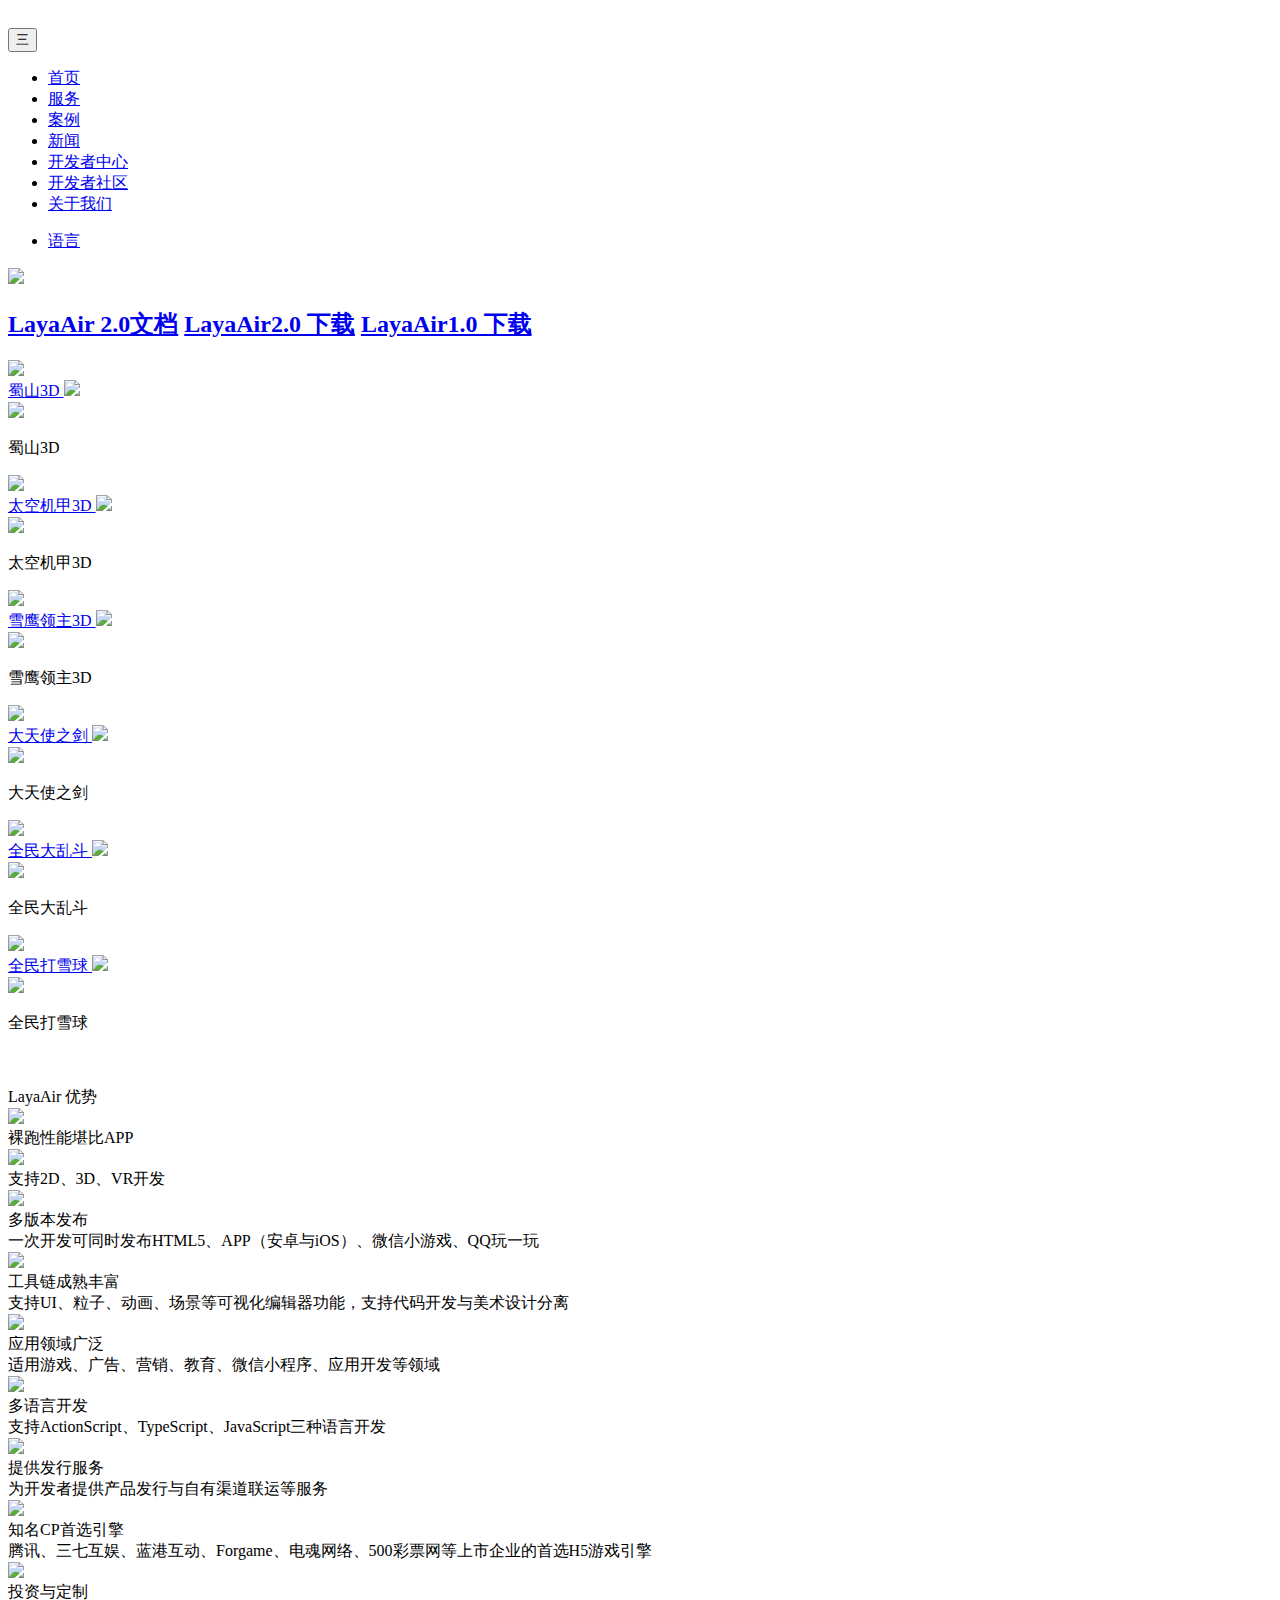
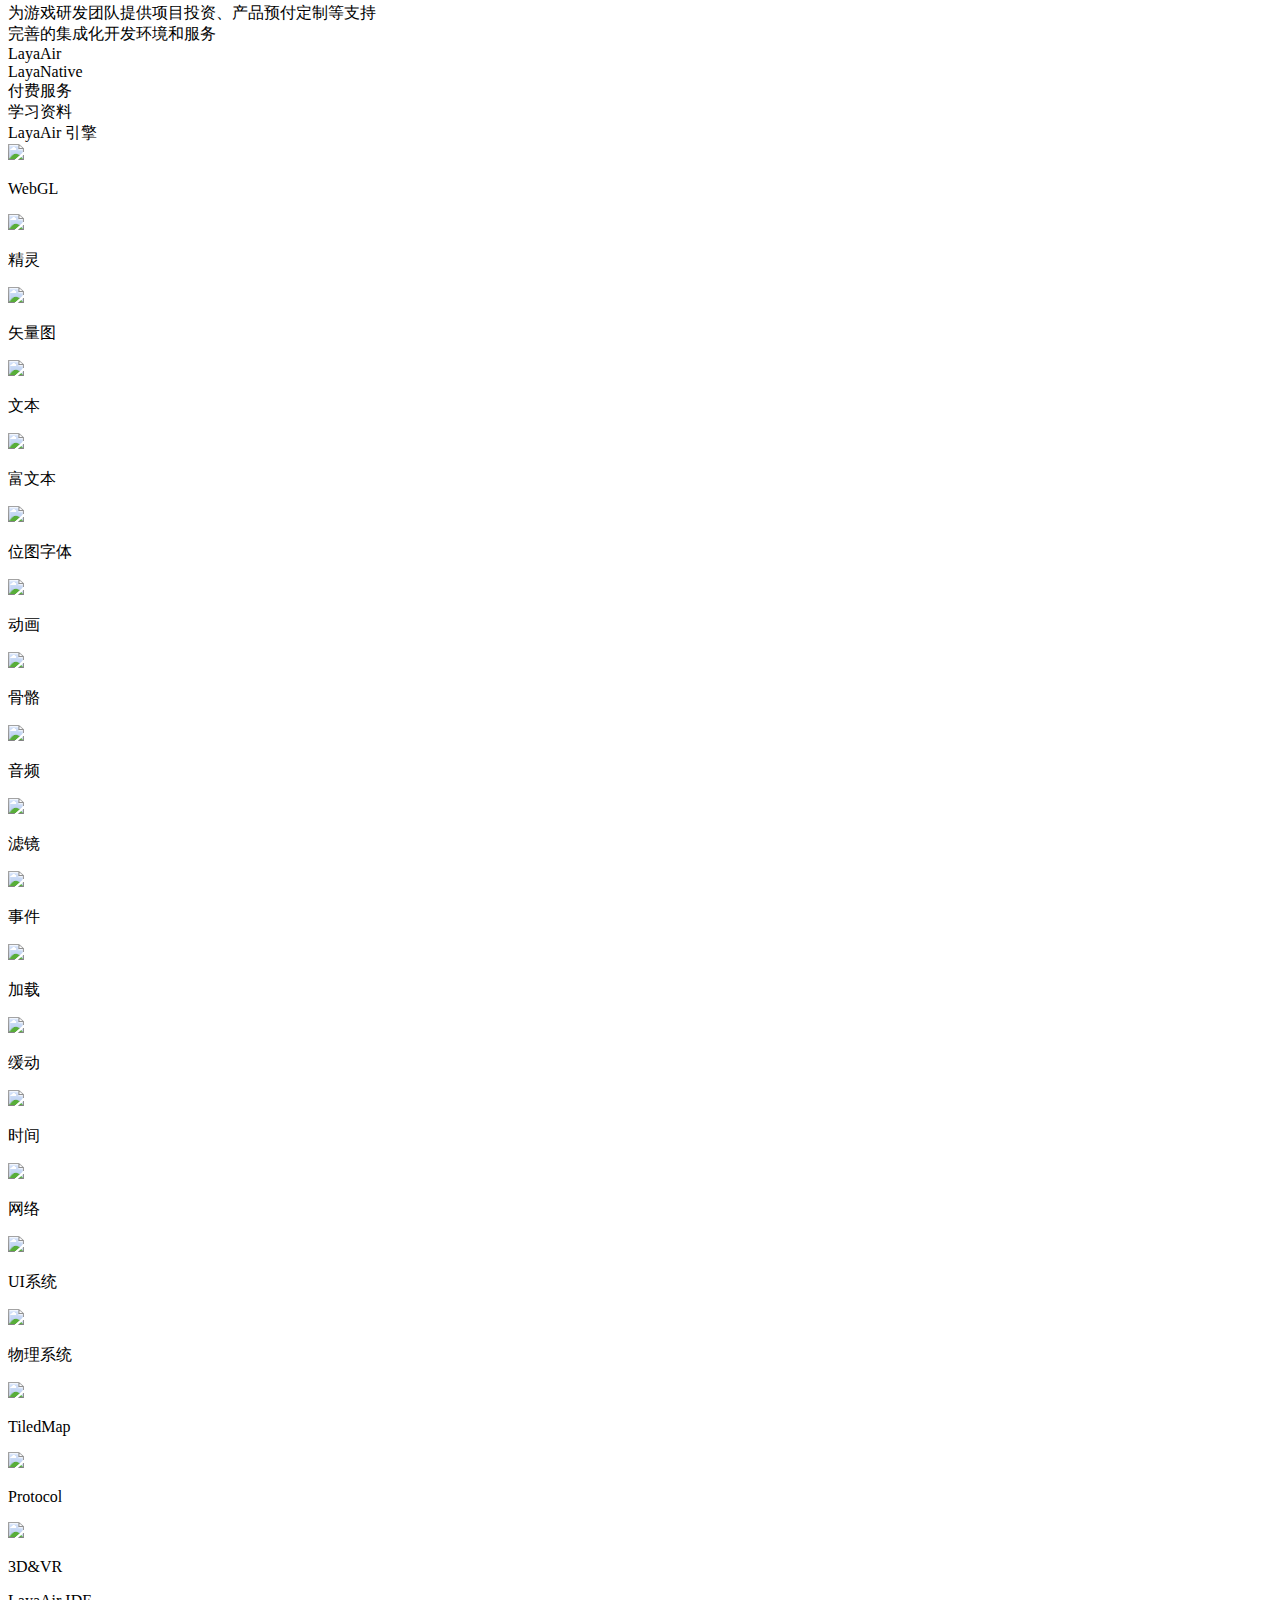
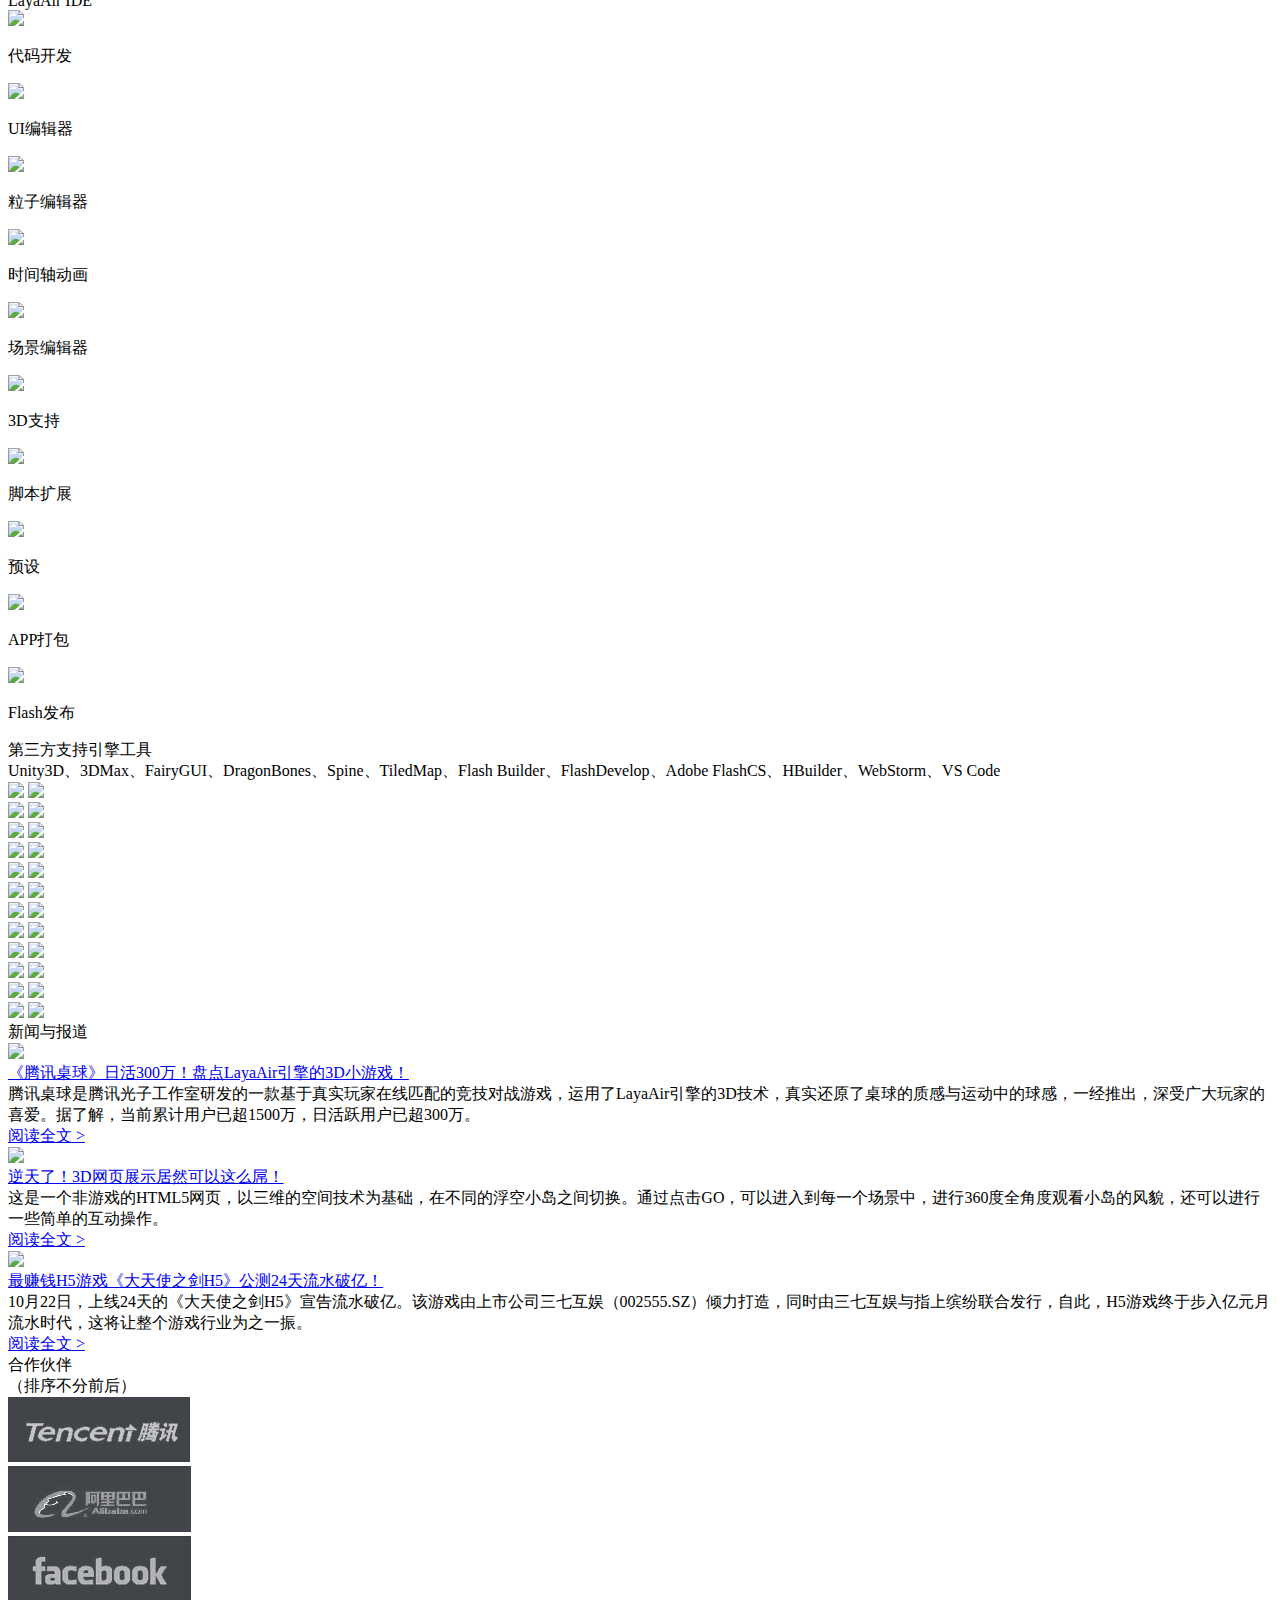
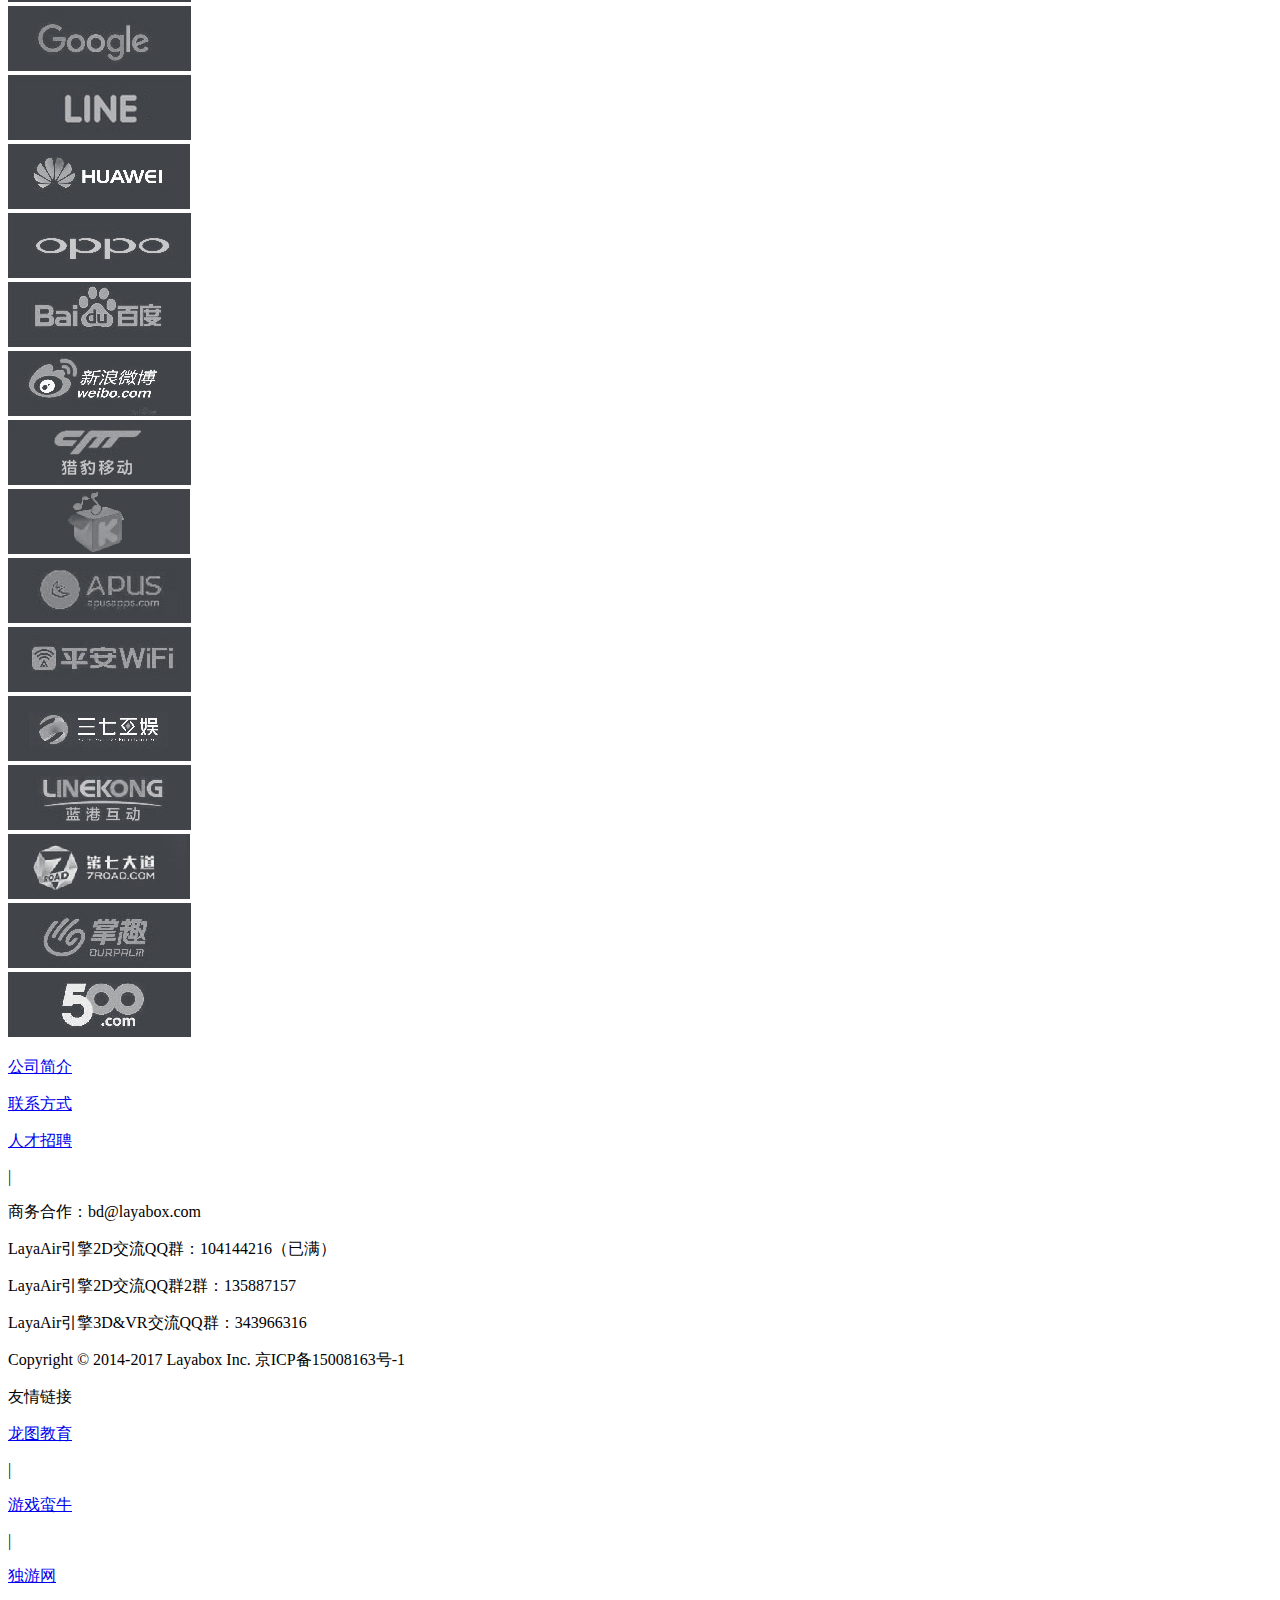
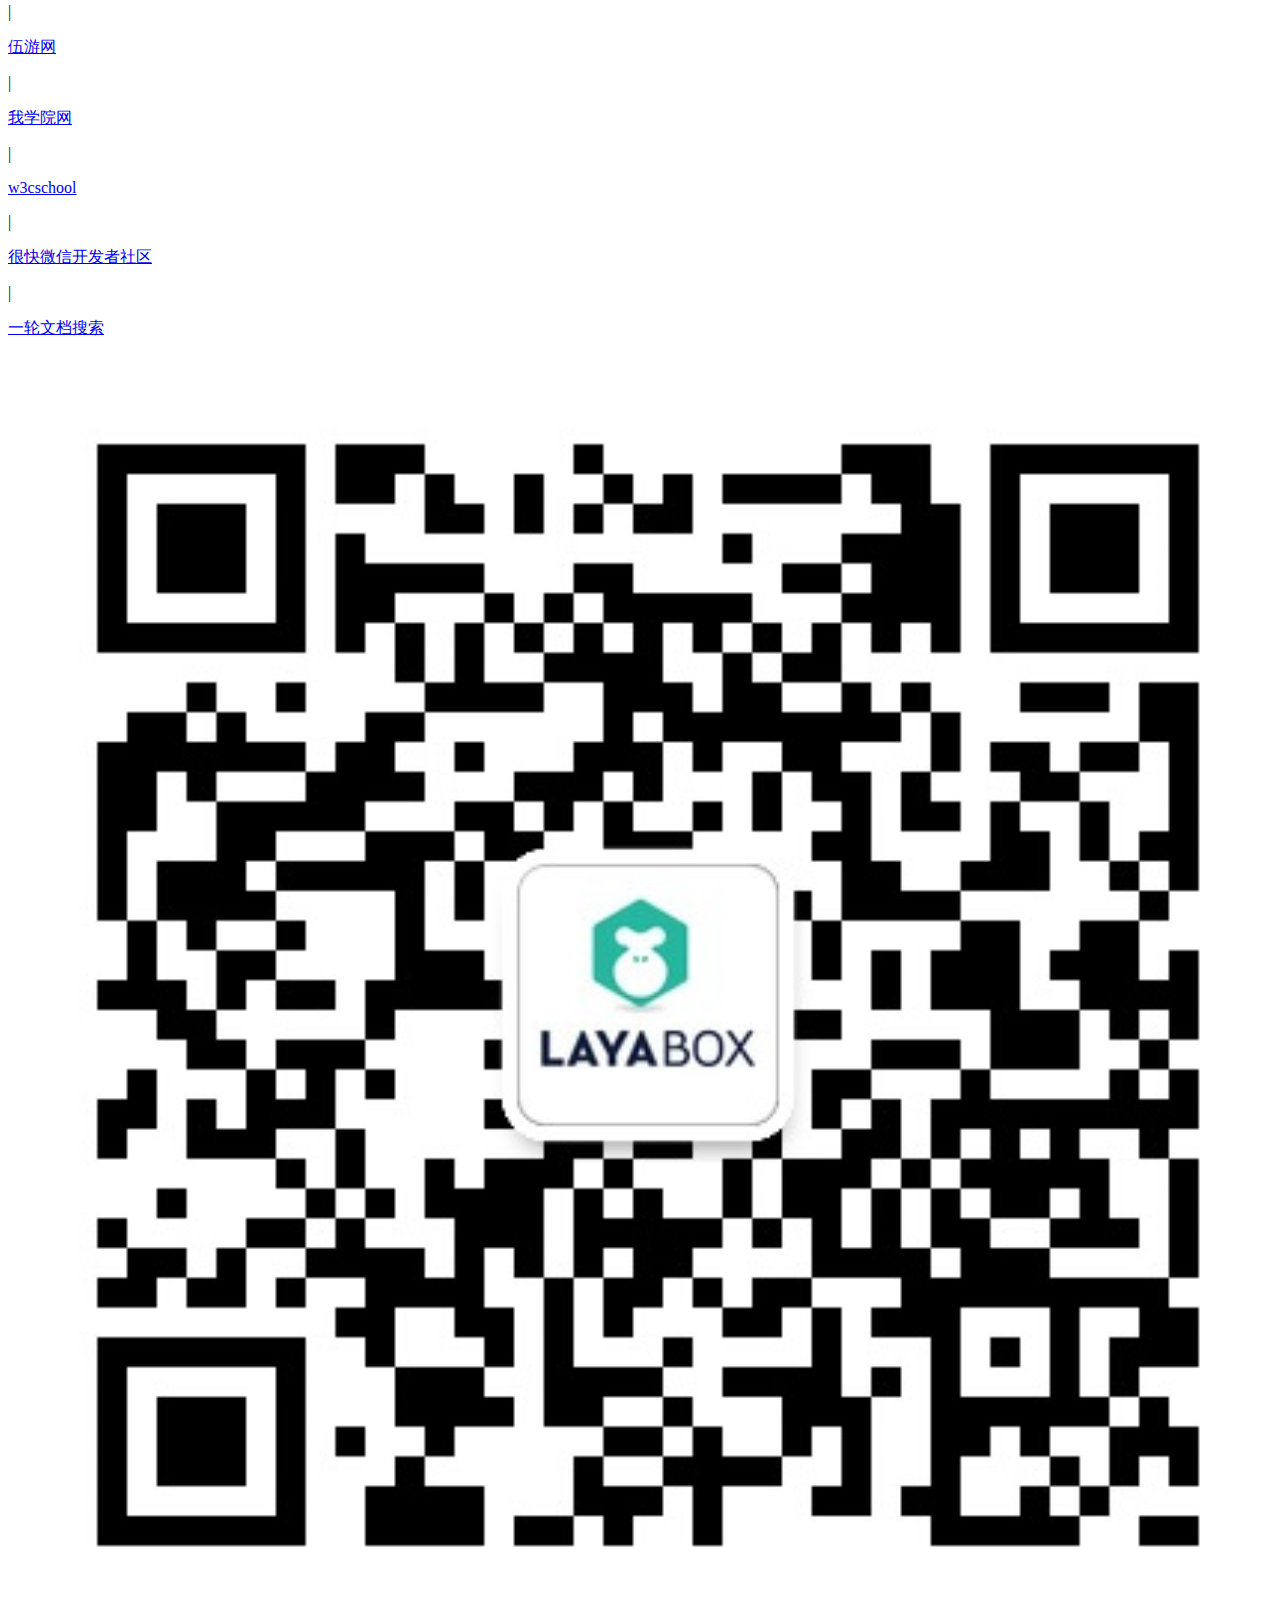
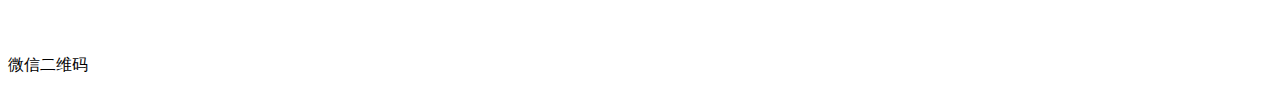
==== index.html @ fabf39e0 "首页的第二次上传" ====
<!DOCTYPE html>
<html lang="en">
<head>
	<meta charset="UTF-8">
	<meta name="viewport" content="width=device-width,initial-scale=1,minimum-scale=1,maximum-scale=1,user-scalable=no">
	<title>HTML5游戏引擎Laybox官方网站 | 免费开源 | H5引擎 | 追求极致性能 | 3D VR | AS3 JavaScript TypeScript语言 | LayaAir | LayaFlash | LayaPlayer</title>
	<link rel="shortcut icon" href="img/zjh_favicon.ico"/>
	<link rel="stylesheet" type="text/css" href="css/bootstrap.css">
	<link rel="stylesheet" type="text/css" href="css/bootstrap-theme.css">
	<link rel="stylesheet" type="text/css" href="css/animate.min.css">
	<link rel="stylesheet" type="text/css" href="css/laya.css">
	<link rel="stylesheet" type="text/css" href="css/indexs.css">
	<script type="text/javascript" src="js/jquery.js"></script>
	<script type="text/javascript" src="js/bootstrap.js"></script>
	
</head>
<body>
	<!-- 头部 -->
	<nav id="laya_nav">
		<div class="container">
			<div class="navbar_header">
				<!-- 按钮 -->
				<button class="navbar_toggle">三</button>
				<!-- 图片 -->
				<a href="#" class="navbar_bad">
					<img src="img/LAYABOX_Logo.png">
				</a>
			</div>
			<ul class="nav_u">
				<li><a href="index.html">首页</a></li>
				<li><a href="index.html">服务</a></li>
				<li><a href="index.html">案例</a></li>
				<li><a href="index.html">新闻</a></li>
				<li><a href="index.html">开发者中心</a></li>
				<li><a href="index.html">开发者社区</a></li>
				<li><a href="index.html">关于我们</a></li>
			</ul>
			<ul class="nav_u nav_right">
				<li><a href="index.html">语言</a></li>
			</ul>
		</div>
	</nav>
	<!-- 背景 -->
	<div class="backgroundIMG"></div>
	<!-- 内容一 -->
	<section id="laya_content">
		<div class="laya_test">
			<div class="laya_test_main">
				<img src="img/zjh_fire.png">
				<h2>
					<a href="#" title="LayaAir 2.0文档">LayaAir 2.0文档</a>
					<a href="#" title="LayaAir2.0 下载">LayaAir2.0 下载</a>
					<a href="#" title="LayaAir1.0 下载">LayaAir1.0 下载</a>
				</h2>
			</div>
		</div>
		<section class="caseDiv">
			<div class="container-fluid">
				<div class="col-lg-4 col-md-4 col-sm-4 col-xs-6 case wow fadeInRight animated" style="visibility: visible;animation-delay: 100ms;animation-name: fadeInRight;" id="one">
					<div class="case-img">
						<a href="#" target="_blank">
	                        <div class="caseBlack" style="top: -100%;" id="one1">
	                            <img src="img/zjh_qr_7.jpg">
	                            <div class="caseTitle">
	                                蜀山3D
	                                <img class="nav_right" src="img/zjh_nav_right.png">
	                            </div> 
	                        </div>
                    	</a>
                    	<img src="img/zjh_img_10.jpg">
					</div>
					<p class="case-name">蜀山3D</p>
				</div>
				<div class="col-lg-4 col-md-4 col-sm-4 col-xs-6 case wow fadeInRight animated" style="visibility: visible;animation-delay: 150ms;animation-name: fadeInRight;" id="two">
					<div class="case-img">
						<a href="#" target="_blank">
	                        <div class="caseBlack" style="top: -100%;" id="two1">
	                            <img src="img/zjh_qr_11.jpg">
	                            <div class="caseTitle">
	                                太空机甲3D
	                                <img class="nav_right" src="img/zjh_nav_right.png">
	                            </div> 
	                        </div>
                    	</a>
                    	<img src="img/zjh_img_11.jpg">
					</div>
					<p class="case-name">太空机甲3D</p>
				</div>
				<div class="col-lg-4 col-md-4 col-sm-4 col-xs-6 case wow fadeInRight animated" style="visibility: visible;animation-delay: 200ms;animation-name: fadeInRight;" id="three">
					<div class="case-img">
						<a href="#" target="_blank">
	                        <div class="caseBlack" style="top: -100%;" id="three1">
	                            <img src="img/zjh_qr_6.png	">
	                            <div class="caseTitle">
	                                雪鹰领主3D
	                                <img class="nav_right" src="img/zjh_nav_right.png">
	                            </div> 
	                        </div>
                    	</a>
                    	<img src="img/zjh_img_12.jpg">
					</div>
					<p class="case-name">雪鹰领主3D</p>
				</div>
				<div class="col-lg-4 col-md-4 col-sm-4 col-xs-6 case wow fadeInRight animated" style="visibility: visible;animation-delay: 250ms;animation-name: fadeInRight;" id="four">
					<div class="case-img">
						<a href="#" target="_blank">
	                        <div class="caseBlack" style="top: -100%;" id="four1">
	                            <img src="img/zjh_qr_9.png">
	                            <div class="caseTitle">
	                                大天使之剑
	                                <img class="nav_right" src="img/zjh_nav_right.png">
	                            </div> 
	                        </div>
                    	</a>
                    	<img src="img/zjh_img_13.jpg">
					</div>
					<p class="case-name">大天使之剑</p>
				</div>
				<div class="col-lg-4 col-md-4 col-sm-4 col-xs-6 case wow fadeInRight animated" style="visibility: visible;animation-delay: 300ms;animation-name: fadeInRight;" id="five">
					<div class="case-img">
						<a href="#" target="_blank">
	                        <div class="caseBlack" style="top: -100%;" id="five1">
	                            <img src="img/zjh_qr_8.png">
	                            <div class="caseTitle">
	                                全民大乱斗
	                                <img class="nav_right" src="img/zjh_nav_right.png">
	                            </div> 
	                        </div>
                    	</a>
                    	<img src="img/zjh_img_14.jpg">
					</div>
					<p class="case-name">全民大乱斗</p>
				</div>
				<div class="col-lg-4 col-md-4 col-sm-4 col-xs-6 case wow fadeInRight animated" style="visibility: visible;animation-delay: 350ms;animation-name: fadeInRight;" id="six">
					<div class="case-img">
						<a href="#" target="_blank">
	                        <div class="caseBlack" style="top: -100%;" id="six1">
	                            <img src="img/zjh_qr_16.jpg">
	                            <div class="caseTitle">
	                                全民打雪球
	                                <img class="nav_right" src="img/zjh_nav_right.png">
	                            </div> 
	                        </div>
                    	</a>
                    	<img src="img/zjh_img_15.jpg">
					</div>
					<p class="case-name">全民打雪球</p>
				</div>
			</div>
			<div class="case-Title">
	            <p>
	                <a href="#" target="_blank" style="color:white;">
	                    更多案例 &gt;</a>
	            </p>
	        </div>
		</section>
	</section>
	<!-- 内容二 -->
	<section class="advantage">
		<div class="container">
			<div class="advantageTitle">
                LayaAir 优势            
            </div>
            <div class="col-lg-4 col-md-4 col-sm-6 col-xs-12 wow fadeInRight animated" style="visibility: visible;animation-delay: 50ms;animation-name: fadeInRight">
            	<div class="advantageBox">
            		<div class="advantageIMG">
                        <img src="img/zjh_1.png">
                    </div>
                    <div class="advantageFont">
                        <div class="advantageFont2">
                            裸跑性能堪比APP                        
                        </div>
                    </div>
            	</div>
            </div>
            <div class="col-lg-4 col-md-4 col-sm-6 col-xs-12 wow fadeInRight  animated" style="visibility: visible; animation-delay: 100ms; animation-name: fadeInRight;">
                <div class="advantageBox">
                    <div class="advantageIMG">
                        <img src="img/zjh_2.png">
                    </div>
                    <div class="advantageFont">
                        <div class="advantageFont2">
                            支持2D、3D、VR开发                        
                        </div>
                    </div>
                </div>
            </div>
            <div class="col-lg-4 col-md-4 col-sm-6 col-xs-12 wow fadeInRight  animated" style="visibility: visible; animation-delay: 150ms; animation-name: fadeInRight;">
                <div class="advantageBox">
                    <div class="advantageIMG">
                        <img src="img/zjh_3.png">
                    </div>
                    <div class="advantageFont">
                        <div class="advantageFont0">
                            多版本发布                        
                        </div>
                        <div class="advantageFont1">
                            一次开发可同时发布HTML5、APP（安卓与iOS）、微信小游戏、QQ玩一玩                        
                        </div>
                    </div>
                </div>
            </div>
            <div class="col-lg-4 col-md-4 col-sm-6 col-xs-12 wow fadeInRight  animated" style="visibility: visible; animation-delay: 200ms; animation-name: fadeInRight;">
                <div class="advantageBox">
                    <div class="advantageIMG">
                        <img src="img/zjh_4.png">
                    </div>
                    <div class="advantageFont">
                        <div class="advantageFont0">
                            工具链成熟丰富                        
                        </div>
                        <div class="advantageFont1">
                            支持UI、粒子、动画、场景等可视化编辑器功能，支持代码开发与美术设计分离                        
                        </div>
                    </div>
                </div>
            </div>
            <div class="col-lg-4 col-md-4 col-sm-6 col-xs-12 wow fadeInRight  animated" style="visibility: visible; animation-delay: 250ms; animation-name: fadeInRight;">
                <div class="advantageBox">
                    <div class="advantageIMG">
                        <img src="img/zjh_5.png">
                    </div>
                    <div class="advantageFont">
                        <div class="advantageFont0">
                            应用领域广泛                        
                        </div>
                        <div class="advantageFont1">
                            适用游戏、广告、营销、教育、微信小程序、应用开发等领域                        
                        </div>
                    </div>
                </div>
            </div>
            <div class="col-lg-4 col-md-4 col-sm-6 col-xs-12 wow fadeInRight  animated" style="visibility: visible; animation-delay: 300ms; animation-name: fadeInRight;">
                <div class="advantageBox">
                    <div class="advantageIMG">
                        <img src="img/zjh_6.png">
                    </div>
                    <div class="advantageFont">
                        <div class="advantageFont0">
                            多语言开发                        
                        </div>
                        <div class="advantageFont1">
                            支持ActionScript、TypeScript、JavaScript三种语言开发                        
                        </div>
                    </div>
                </div>
            </div>
            <div class="col-lg-4 col-md-4 col-sm-6 col-xs-12 wow fadeInRight  animated" style="visibility: visible; animation-delay: 350ms; animation-name: fadeInRight;">
                <div class="advantageBox">
                    <div class="advantageIMG">
                        <img src="img/zjh_7.png">
                    </div>
                    <div class="advantageFont">
                        <div class="advantageFont0">
                            提供发行服务                        
                        </div>
                        <div class="advantageFont1">
                            为开发者提供产品发行与自有渠道联运等服务                        
                        </div>
                    </div>
                </div>
            </div>
            <div class="col-lg-4 col-md-4 col-sm-6 col-xs-12 wow fadeInRight  animated" style="visibility: visible; animation-delay: 400ms; animation-name: fadeInRight;">
                <div class="advantageBox">
                    <div class="advantageIMG">
                        <img src="img/zjh_8.png">
                    </div>
                    <div class="advantageFont">
                        <div class="advantageFont0">
                            知名CP首选引擎                        
                        </div>
                        <div class="advantageFont1">
                            腾讯、三七互娱、蓝港互动、Forgame、电魂网络、500彩票网等上市企业的首选H5游戏引擎                        
                        </div>
                    </div>
                </div>
            </div>
            <div class="col-lg-4 col-md-4 col-sm-6 col-xs-12 wow fadeInRight  animated" style="visibility: visible; animation-delay: 450ms; animation-name: fadeInRight;">
                <div class="advantageBox">
                    <div class="advantageIMG">
                        <img src="img/zjh_9.png">
                    </div>
                    <div class="advantageFont">
                        <div class="advantageFont0">
                            投资与定制                        
                        </div>
                        <div class="advantageFont1">
                            为游戏研发团队提供项目投资、产品预付定制等支持                        
                        </div>
                    </div>
                </div>
            </div>
		</div>
	</section>
	<!-- 内容三 -->
	<section class="service">
		<div class="serviceTitle">
            完善的集成化开发环境和服务        
        </div>
        <div class="serviceClass">
            <div class="col-lg-3 col-md-3 col-sm-3 col-xs-6">
                <div name="LayaAir" class="ClassBox" id="box1">
                    LayaAir                
                </div>
            </div>
            <div class="col-lg-3 col-md-3 col-sm-3 col-xs-6">
                <div name="LayaNative" class="ClassBox" id="box2">
                    LayaNative                
                </div>
            </div>
            <div class="col-lg-3 col-md-3 col-sm-3 col-xs-6">
                <div name="PayServices" class="ClassBox" id="box3">
                    付费服务                
                </div>
            </div>
            <div class="col-lg-3 col-md-3 col-sm-3 col-xs-6">
                <div name="LearningMaterials" class="ClassBox" id="box4">
                    学习资料                
                </div>
            </div>
        </div>
        <div class="classBox1 classBoxScroll" style="display: block;">
            <div class="container">
                <div class="classBox1-title">
                    <div>LayaAir 引擎</div>
                </div>
                <div class="imgBox">
                    <div class="layaairBox">
                        <img src="img/1.png">
                        <p>
                            WebGL                        </p>
                    </div>
                    <div class="layaairBox">
                        <img src="img/2.png">
                        <p>
                            精灵                        </p>
                    </div>
                    <div class="layaairBox">
                        <img src="img/3.png">
                        <p>
                            矢量图                        </p>
                    </div>
                    <div class="layaairBox">
                        <img src="img/4.png">
                        <p>
                            文本                        </p>
                    </div>
                    <div class="layaairBox">
                        <img src="img/5.png">
                        <p>
                            富文本                        </p>
                    </div>
                    <div class="layaairBox">
                        <img src="img/6.png">
                        <p>
                            位图字体                        </p>
                    </div>
                    <div class="layaairBox">
                        <img src="img/7.png">
                        <p>
                            动画                        </p>
                    </div>
                    <div class="layaairBox">
                        <img src="img/8.png">
                        <p>
                            骨骼                        </p>
                    </div>
                    <div class="layaairBox">
                        <img src="img/9.png">
                        <p>
                            音频                        </p>
                    </div>
                    <div class="layaairBox">
                        <img src="img/10.png">
                        <p>
                            滤镜                        </p>
                    </div>
                    <div class="layaairBox">
                        <img src="img/11.png">
                        <p>
                            事件                        </p>
                    </div>
                    <div class="layaairBox">
                        <img src="img/12.png">
                        <p>
                            加载                        </p>
                    </div>
                    <div class="layaairBox">
                        <img src="img/13.png">
                        <p>
                            缓动                        </p>
                    </div>
                    <div class="layaairBox">
                        <img src="img/14.png">
                        <p>
                            时间                        </p>
                    </div>
                    <div class="layaairBox">
                        <img src="img/15.png">
                        <p>
                            网络                        </p>
                    </div>
                    <div class="layaairBox">
                        <img src="img/16.png">
                        <p>
                            UI系统                        </p>
                    </div>
                    <div class="layaairBox">
                        <img src="img/17.png">
                        <p>
                            物理系统                        </p>
                    </div>
                    <div class="layaairBox">
                        <img src="img/18.png">
                        <p>
                            TiledMap                        </p>
                    </div>
                    <div class="layaairBox">
                        <img src="img/19.png">
                        <p>
                            Protocol                        </p>
                    </div>
                    <div class="layaairBox">
                        <img src="img/20.png">
                        <p>
                            3D&amp;VR                        </p>
                    </div>
                </div>
            </div>
            <div class="container">
                <div class="classBox1-title">
                    <div>LayaAir IDE</div>
                </div>
                <div class="imgBox">
                    <div class="layaairBox">
                        <img src="img/21.png">
                        <p>
                            代码开发                        </p>
                    </div>
                    <div class="layaairBox">
                        <img src="img/22.png">
                        <p>
                            UI编辑器                        </p>
                    </div>
                    <div class="layaairBox">
                        <img src="img/23.png">
                        <p>
                            粒子编辑器                        </p>
                    </div>
                    <div class="layaairBox">
                        <img src="img/24.png">
                        <p>
                            时间轴动画                        </p>
                    </div>
                    <div class="layaairBox">
                        <img src="img/25.png">
                        <p>
                            场景编辑器                        </p>
                    </div>
                    <div class="layaairBox">
                        <img src="img/26.png">
                        <p>
                            3D支持                        </p>
                    </div>
                    <div class="layaairBox">
                        <img src="img/27.png">
                        <p>
                            脚本扩展                        </p>
                    </div>
                    <div class="layaairBox">
                        <img src="img/28.png">
                        <p>
                            预设                        </p>
                    </div>
                    <div class="layaairBox">
                        <img src="img/29.png">
                        <p>
                            APP打包                        </p>
                    </div>
                    <div class="layaairBox">
                        <img src="img/30.png">
                        <p>
                            Flash发布                        </p>
                    </div>
                </div>
            </div>
        </div>
        <div class="classBox2 classBoxScroll" style="display: none;">
            <div class="container">
                <div class="col-lg-3 col-md-3 col-sm-3 col-xs-6">
                    <a href="#" target="_blank">
                        <div class="classBox2Box">
                            <img src="img/z1.png">
                            <p>
                                H5运行器                            </p>
                        </div>
                    </a>
                </div>
                <div class="col-lg-3 col-md-3 col-sm-3 col-xs-6">
                    <a href="#" target="_blank">
                        <div class="classBox2Box">
                            <img src="img/z2.png">
                            <p>
                                安卓打包                            </p>
                        </div>
                    </a>
                </div>
                <div class="col-lg-3 col-md-3 col-sm-3 col-xs-6">
                    <a href="#" target="_blank">
                        <div class="classBox2Box">
                            <img src="img/z3.png">
                            <p>
                                IOS打包                            </p>
                        </div>
                    </a>
                </div>
                <div class="col-lg-3 col-md-3 col-sm-3 col-xs-6">
                    <a href="#" target="_blank">
                        <div class="classBox2Box">
                            <img src="img/z4.png">
                            <p>
                                一键打包对接工具                            </p>
                        </div>
                    </a>
                </div>
            </div>
        </div>
        <div class="classBox3 classBoxScroll" style="display: none;">
            <div class="container">
                <div class="classBox3Box clearfix">
                    <div class="col-lg-6 col-md-6 col-sm-6 col-xs-12 classBox3Box-div">
                        <div href="" class="classBox3Box-a1 classBox3Box-a">
                            <h3>引擎培训</h3>
                            <p>线上与线下的引擎培训</p>
                        </div>
                    </div>

                    <div class="col-lg-6 col-md-6 col-sm-6 col-xs-12 classBox3Box-div">
                        <div href="" class="classBox3Box-a2 classBox3Box-a">
                            <h3>定制研发</h3>
                            <p>以引擎方的技术优势开展联合研发与定制研发</p>
                        </div>
                    </div>
                    <div class="col-lg-6 col-md-6 col-sm-6 col-xs-12 classBox3Box-div">
                        <div href="" class="classBox3Box-a3 classBox3Box-a">
                            <h3>技术服务</h3>
                            <p>即时答疑、功能定制、性能优化等技术服务</p>
                        </div>
                    </div>
                    <div class="col-lg-6 col-md-6 col-sm-6 col-xs-12 classBox3Box-div">
                        <div href="" class="classBox3Box-a4 classBox3Box-a">
                            <h3>发行支持</h3>
                            <p>国内腾讯与海外Facebook等主流渠道的上线发行支持</p>
                        </div>
                    </div>
                </div>
            </div>
        </div>
        <div class="classBox4 classBoxScroll" style="display: none;">
            <div class="container">
                <div class="classBox4Box">
                    <div class="col-lg-3 col-md-3 col-sm-3 col-xs-12">
                        <a target="_blank" href="#">
                            <img src="img/j_1.png">
                            <p>
                                引擎API                            </p>
                        </a>
                    </div>
                    <div class="col-lg-3 col-md-3 col-sm-3 col-xs-12">
                        <a target="_blank" href="#">
                            <img src="img/j_2.png">
                            <p>
                                示例DEMO                            </p>
                        </a>
                    </div>
                    <div class="col-lg-3 col-md-3 col-sm-3 col-xs-12">
                        <a target="_blank" href="#">
                            <img src="img/j_3.png">
                            <p>
                                教学文档                            </p>
                        </a>
                    </div>
                    <div class="col-lg-3 col-md-3 col-sm-3 col-xs-12">
                        <a target="_blank" href="#">
                            <img src="img/j_4.png">
                            <p>
                                问答社区                            </p>
                        </a>
                    </div>
                </div>
            </div>
        </div>
	</section>
	<!-- 内容四 -->
	<section class="thirdparty">
        <div class="container">
            <div class="thirdpartyTitle">
                第三方支持引擎工具            </div>
            <div class="thirdpartyBrief">
                Unity3D、3DMax、FairyGUI、DragonBones、Spine、TiledMap、Flash Builder、FlashDevelop、Adobe FlashCS、HBuilder、WebStorm、VS Code            </div>
            <div class="col-lg-1 col-md-1 col-sm-3 col-xs-4 wow fadeInUp  animated" data-wow-delay="50ms" style="visibility: visible; animation-delay: 50ms; animation-name: fadeInUp;">
                <div class="imgBox">
                    <img src="img/z_one.png">
                    <img src="img/z_one1.png">
                </div>
            </div>
            <div class="col-lg-1 col-md-1 col-sm-3 col-xs-4 wow fadeInUp  animated" data-wow-delay="100ms" style="visibility: visible; animation-delay: 100ms; animation-name: fadeInUp;">
                <div class="imgBox">
                    <img src="img/z_two.png">
                    <img src="img/z_two1.png">
                </div>
            </div>
            <div class="col-lg-1 col-md-1 col-sm-3 col-xs-4 wow fadeInUp  animated" data-wow-delay="150ms" style="visibility: visible; animation-delay: 150ms; animation-name: fadeInUp;">
                <div class="imgBox">
                    <img src="img/z_three.png">
                    <img src="img/z_three1.png">
                </div>
            </div>
            <div class="col-lg-1 col-md-1 col-sm-3 col-xs-4 wow fadeInUp  animated" data-wow-delay="200ms" style="visibility: visible; animation-delay: 200ms; animation-name: fadeInUp;">
                <div class="imgBox">
                    <img src="img/z_four.png">
                    <img src="img/z_four1.png">
                </div>
            </div>
            <div class="col-lg-1 col-md-1 col-sm-3 col-xs-4 wow fadeInUp  animated" data-wow-delay="250ms" style="visibility: visible; animation-delay: 250ms; animation-name: fadeInUp;">
                <div class="imgBox">
                    <img src="img/z_five.png">
                    <img src="img/z_five1.png">
                </div>
            </div>
            <div class="col-lg-1 col-md-1 col-sm-3 col-xs-4 wow fadeInUp  animated" data-wow-delay="300ms" style="visibility: visible; animation-delay: 300ms; animation-name: fadeInUp;">
                <div class="imgBox">
                    <img src="img/z_six.png">
                    <img src="img/z_six1.png">
                </div>
            </div>
            <div class="col-lg-1 col-md-1 col-sm-3 col-xs-4 wow fadeInUp  animated" data-wow-delay="350ms" style="visibility: visible; animation-delay: 350ms; animation-name: fadeInUp;">
                <div class="imgBox">
                    <img src="img/z_seven.png">
                    <img src="img/z_seven1.png">
                </div>
            </div>
            <div class="col-lg-1 col-md-1 col-sm-3 col-xs-4 wow fadeInUp  animated" data-wow-delay="400ms" style="visibility: visible; animation-delay: 400ms; animation-name: fadeInUp;">
                <div class="imgBox">
                    <img src="img/z_eight.png">
                    <img src="img/z_eight1.png">
                </div>
            </div>
            <div class="col-lg-1 col-md-1 col-sm-3 col-xs-4 wow fadeInUp  animated" data-wow-delay="450ms" style="visibility: visible; animation-delay: 450ms; animation-name: fadeInUp;">
                <div class="imgBox">
                    <img src="img/z_nine.png">
                    <img src="img/z_nine1.png">
                </div>
            </div>
            <div class="col-lg-1 col-md-1 col-sm-3 col-xs-4 wow fadeInUp  animated" data-wow-delay="500ms" style="visibility: visible; animation-delay: 500ms; animation-name: fadeInUp;">
                <div class="imgBox">
                    <img src="img/z_ten.png">
                    <img src="img/z_ten1.png">
                </div>
            </div>
            <div class="col-lg-1 col-md-1 col-sm-3 col-xs-4 wow fadeInUp  animated" data-wow-delay="550ms" style="visibility: visible; animation-delay: 550ms; animation-name: fadeInUp;">
                <div class="imgBox">
                    <img src="img/z_ele.png">
                    <img src="img/z_ele1.png">
                </div>
            </div>
            <div class="col-lg-1 col-md-1 col-sm-3 col-xs-4 wow fadeInUp  animated" data-wow-delay="600ms" style="visibility: visible; animation-delay: 600ms; animation-name: fadeInUp;">
                <div class="imgBox">
                    <img src="img/z_twt.png">
                    <img src="img/z_twt1.png">
                </div>
            </div>
        </div>
    </section>
    <!-- 内容五 -->
    <section class="news">
        <div class="newsTitle">
            新闻与报道        
        </div>
        <div class="container">
        	<div class="col-lg-4 col-md-4 col-sm-4 col-xs-12">
        		<div class="newsBox">
        			<a href="#" target="_blank">
        				<img src="img/h_1.png">
        				<div class="newsBoxTitle">《腾讯桌球》日活300万！盘点LayaAir引擎的3D小游戏！</div>
        			</a>
        			<div class="newsBoxCentent">腾讯桌球是腾讯光子工作室研发的一款基于真实玩家在线匹配的竞技对战游戏，运用了LayaAir引擎的3D技术，真实还原了桌球的质感与运动中的球感，一经推出，深受广大玩家的喜爱。据了解，当前累计用户已超1500万，日活跃用户已超300万。<br><a class="more" href="#" target="_blank">阅读全文 &gt;</a>
        			</div>
        		</div>
        	</div>
        	<div class="col-lg-4 col-md-4 col-sm-4 col-xs-12">
        		<div class="newsBox">
        			<a href="#" target="_blank">
        				<img src="img/h_2.jpg">
        				<div class="newsBoxTitle">逆天了！3D网页展示居然可以这么屌！</div>
        			</a>
        			<div class="newsBoxCentent">这是一个非游戏的HTML5网页，以三维的空间技术为基础，在不同的浮空小岛之间切换。通过点击GO，可以进入到每一个场景中，进行360度全角度观看小岛的风貌，还可以进行一些简单的互动操作。<br><a class="more" href="#" target="_blank">阅读全文 &gt;</a>
        			</div>
        		</div>
        	</div>
        	<div class="col-lg-4 col-md-4 col-sm-4 col-xs-12">
        		<div class="newsBox">
        			<a href="#" target="_blank">
        				<img src="img/h_3.png">
        				<div class="newsBoxTitle">最赚钱H5游戏《大天使之剑H5》公测24天流水破亿！</div>
        			</a>
        			<div class="newsBoxCentent"> 10月22日，上线24天的《大天使之剑H5》宣告流水破亿。该游戏由上市公司三七互娱（002555.SZ）倾力打造，同时由三七互娱与指上缤纷联合发行，自此，H5游戏终于步入亿元月流水时代，这将让整个游戏行业为之一振。<br><a class="more" href="#" target="_blank">阅读全文 &gt;</a>
        			</div>
        		</div>
        	</div>
        </div>
    </section>
    <!-- 底部 -->
	<section class="cooperation">
		<div class="bot_title">合作伙伴</div>
		<div class="ranking">（排序不分前后）</div>
		<div class="container">
			<div class="col-lg-2 col-md-2 col-sm-4 col-xs-6"><img src="img/1.jpg"></div>
			<div class="col-lg-2 col-md-2 col-sm-4 col-xs-6"><img src="img/2.jpg"></div>
			<div class="col-lg-2 col-md-2 col-sm-4 col-xs-6"><img src="img/3.jpg"></div>
			<div class="col-lg-2 col-md-2 col-sm-4 col-xs-6"><img src="img/4.jpg"></div>
			<div class="col-lg-2 col-md-2 col-sm-4 col-xs-6"><img src="img/5.jpg"></div>
			<div class="col-lg-2 col-md-2 col-sm-4 col-xs-6"><img src="img/6.jpg"></div>
			<div class="col-lg-2 col-md-2 col-sm-4 col-xs-6"><img src="img/7.jpg"></div>
			<div class="col-lg-2 col-md-2 col-sm-4 col-xs-6"><img src="img/8.jpg"></div>
			<div class="col-lg-2 col-md-2 col-sm-4 col-xs-6"><img src="img/9.jpg"></div>
			<div class="col-lg-2 col-md-2 col-sm-4 col-xs-6"><img src="img/10.jpg"></div>
			<div class="col-lg-2 col-md-2 col-sm-4 col-xs-6"><img src="img/11.jpg"></div>
			<div class="col-lg-2 col-md-2 col-sm-4 col-xs-6"><img src="img/12.jpg"></div>
			<div class="col-lg-2 col-md-2 col-sm-4 col-xs-6"><img src="img/13.jpg"></div>
			<div class="col-lg-2 col-md-2 col-sm-4 col-xs-6"><img src="img/14.jpg"></div>
			<div class="col-lg-2 col-md-2 col-sm-4 col-xs-6"><img src="img/15.jpg"></div>
			<div class="col-lg-2 col-md-2 col-sm-4 col-xs-6"><img src="img/16.jpg"></div>
			<div class="col-lg-2 col-md-2 col-sm-4 col-xs-6"><img src="img/17.jpg"></div>
			<div class="col-lg-2 col-md-2 col-sm-4 col-xs-6"><img src="img/18.jpg"></div>
		</div>
	</section>
	<footer id="laya_foot" style="position: relative;">
		<div class="container">
			<div class="foot_div_1">
				<a href="#"><p>公司简介</p></a>
				<a href="#"><p>联系方式</p></a>
				<a href="#"><p>人才招聘</p></a>
			</div>
			<div class="foot_div_2">
				<p>|</p>
				<p>商务合作：bd@layabox.com</p>
			</div>
			<div class="foot_div_2">
				<p>LayaAir引擎2D交流QQ群：104144216（已满）</p>
				<p>LayaAir引擎2D交流QQ群2群：135887157</p>
				<p>LayaAir引擎3D&VR交流QQ群：343966316</p>
			</div>
			<div class="foot_div_3">
				<p>Copyright © 2014-2017 Layabox Inc. 京ICP备15008163号-1</p>
			</div>
			<div class="foot_div_4">
				<p class="friendship">友情链接</p>
				<a href="#"><p>龙图教育</p></a>
				<p class="pline">|</p>
				<a href="#"><p>游戏蛮牛</p></a>
				<p class="pline">|</p>
				<a href="#"><p>独游网</p></a>
				<p class="pline">|</p>
				<a href="#"><p>伍游网</p></a>
				<p class="pline">|</p>
				<a href="#"><p>我学院网</p></a>
				<p class="pline">|</p>
				<a href="#"><p>w3cschool</p></a>
				<p class="pline">|</p>
				<a href="#"><p>很快微信开发者社区</p></a>
				<p class="pline">|</p>
				<a href="#"><p>一轮文档搜索</p></a>
			</div>
			<div class="wx">
				<img src="img/LAYABOX_QRcode.jpg">
				<p>微信二维码</p>
			</div>
		</div>
	</footer>



	<script type="text/javascript" src="js/index.js"></script>
</body>
</html>
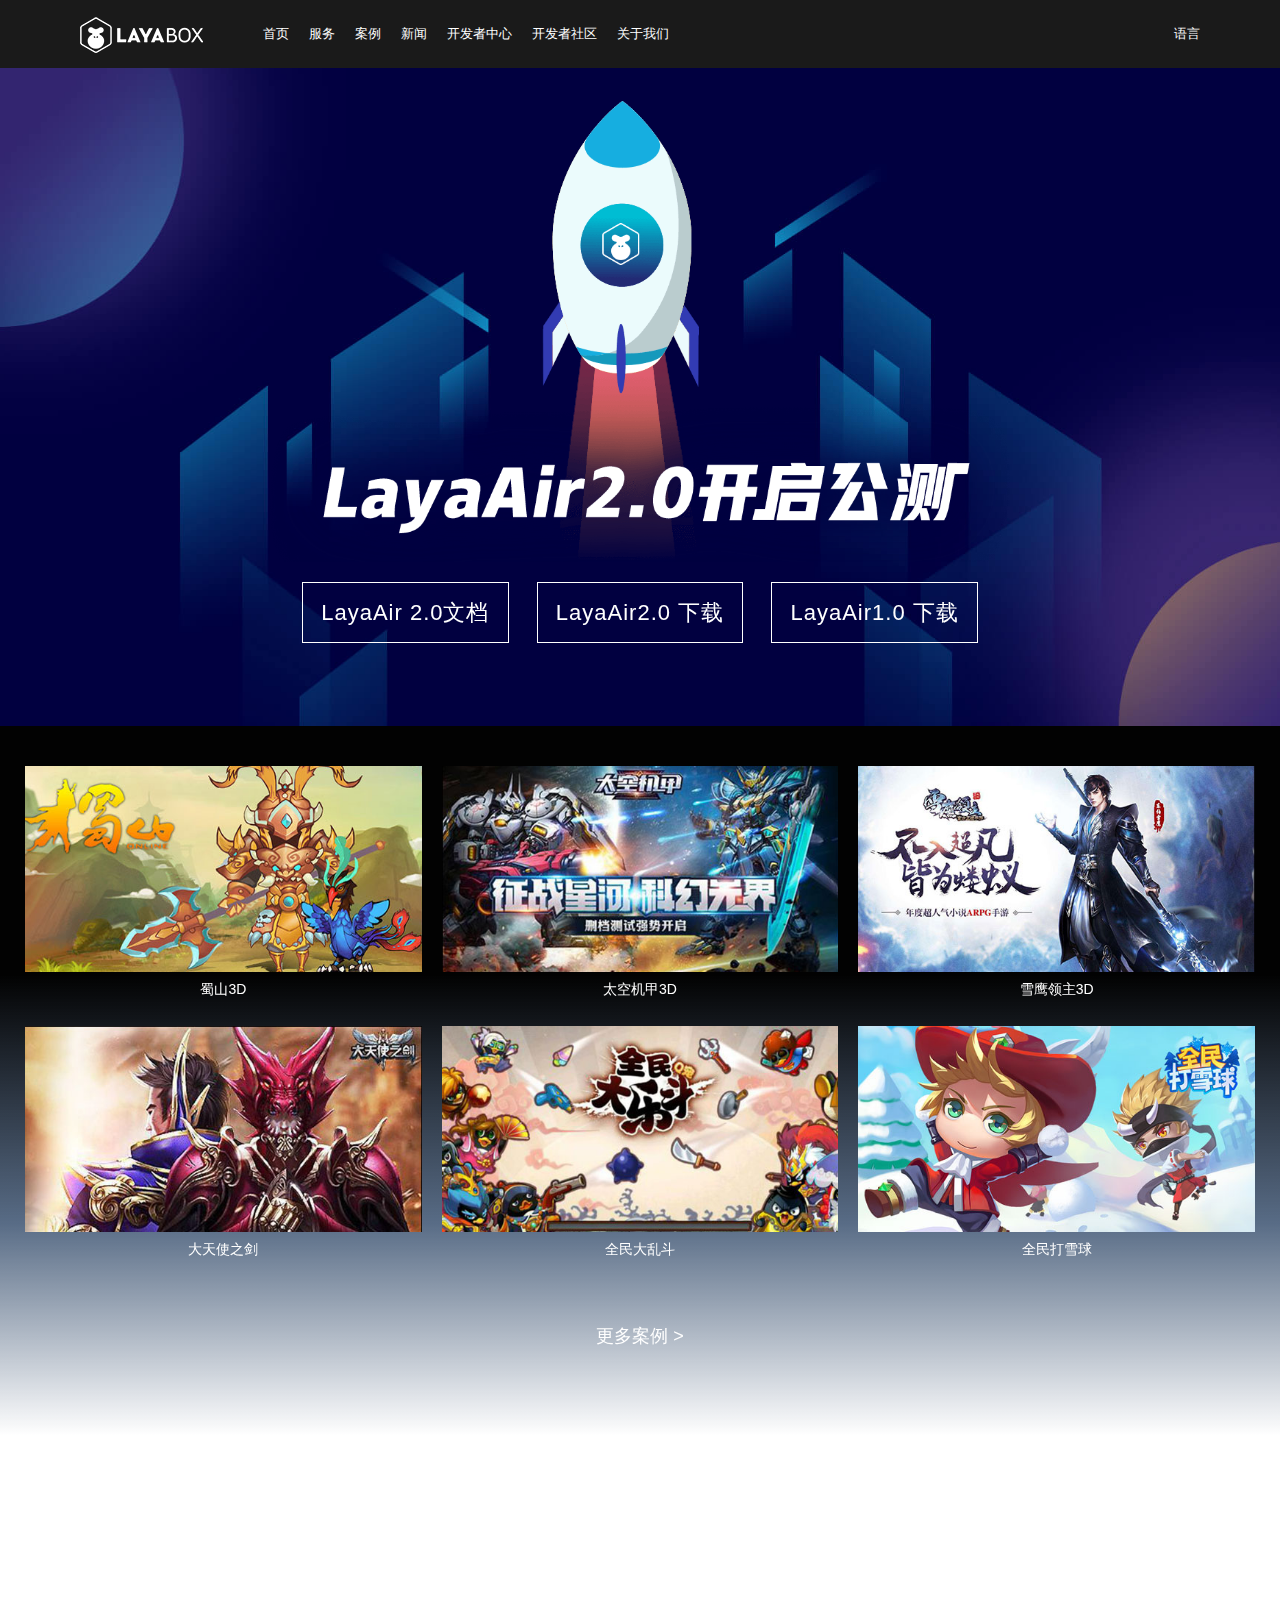
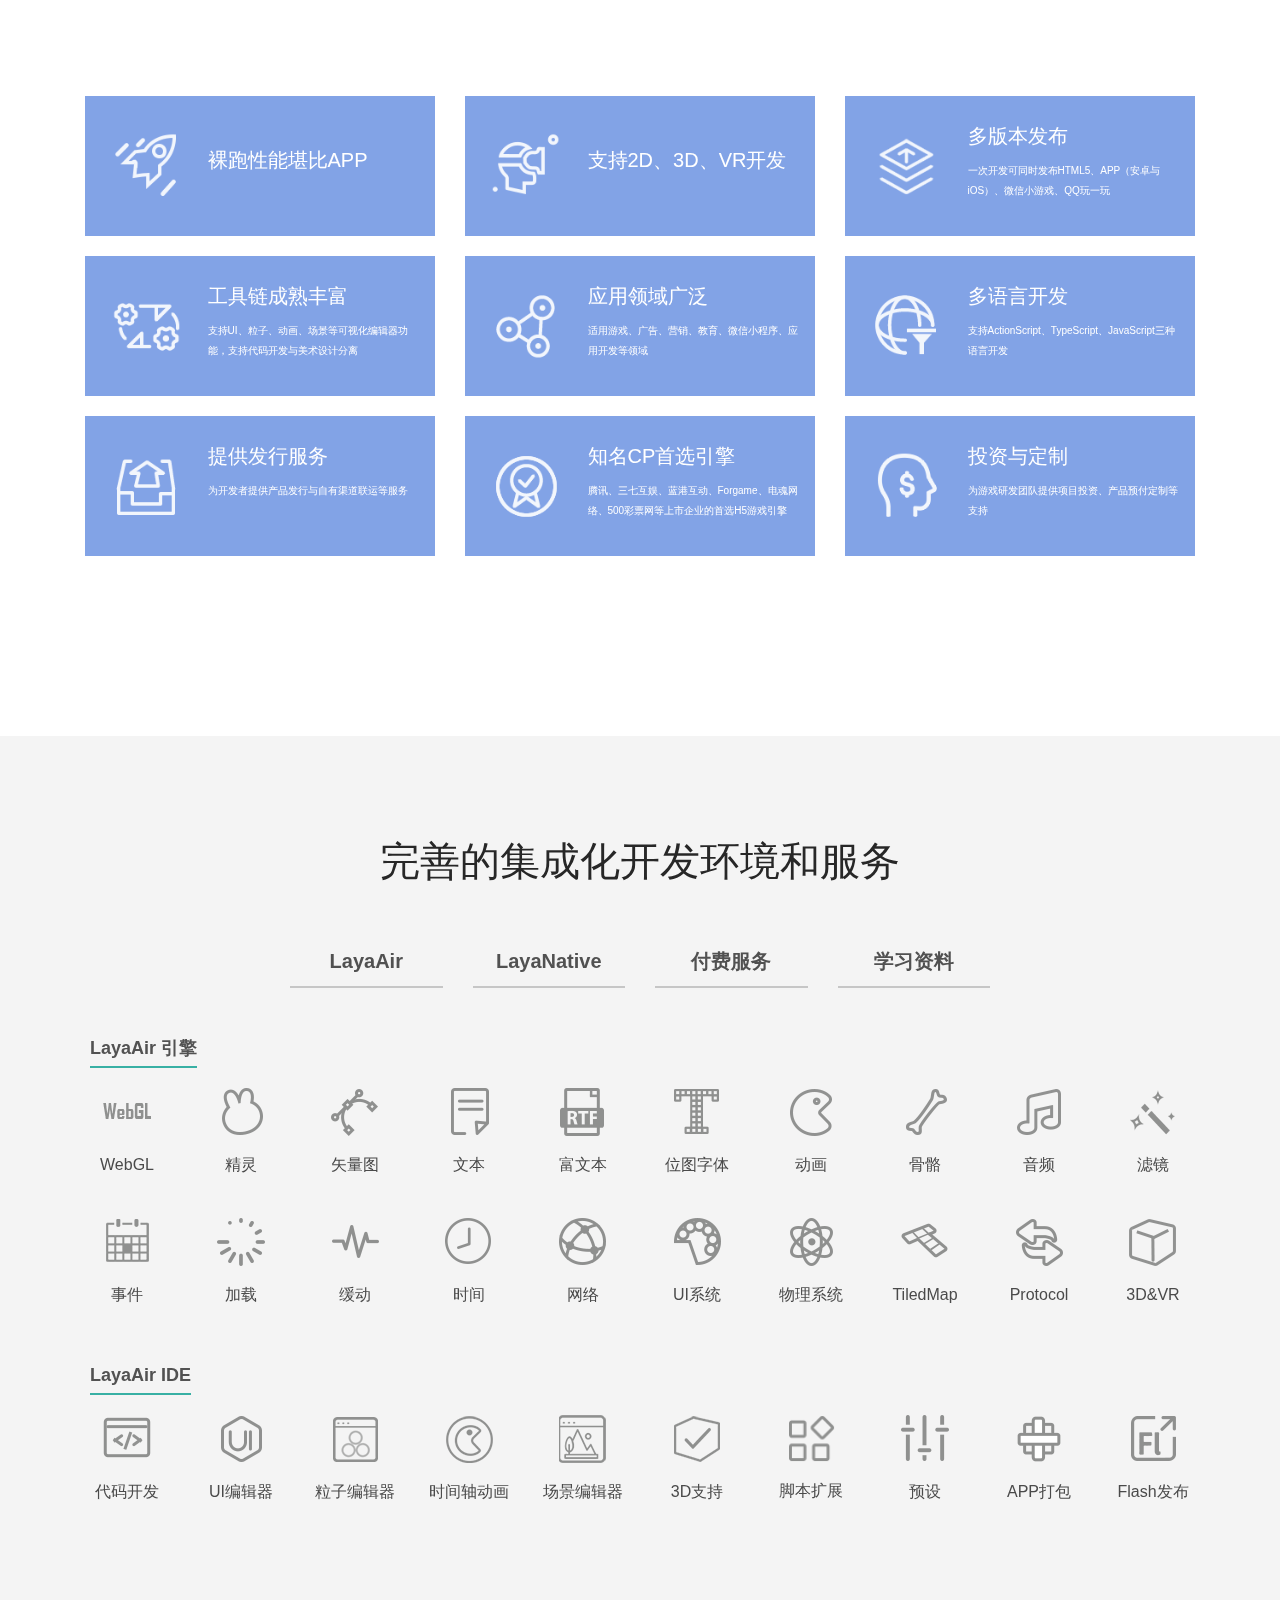
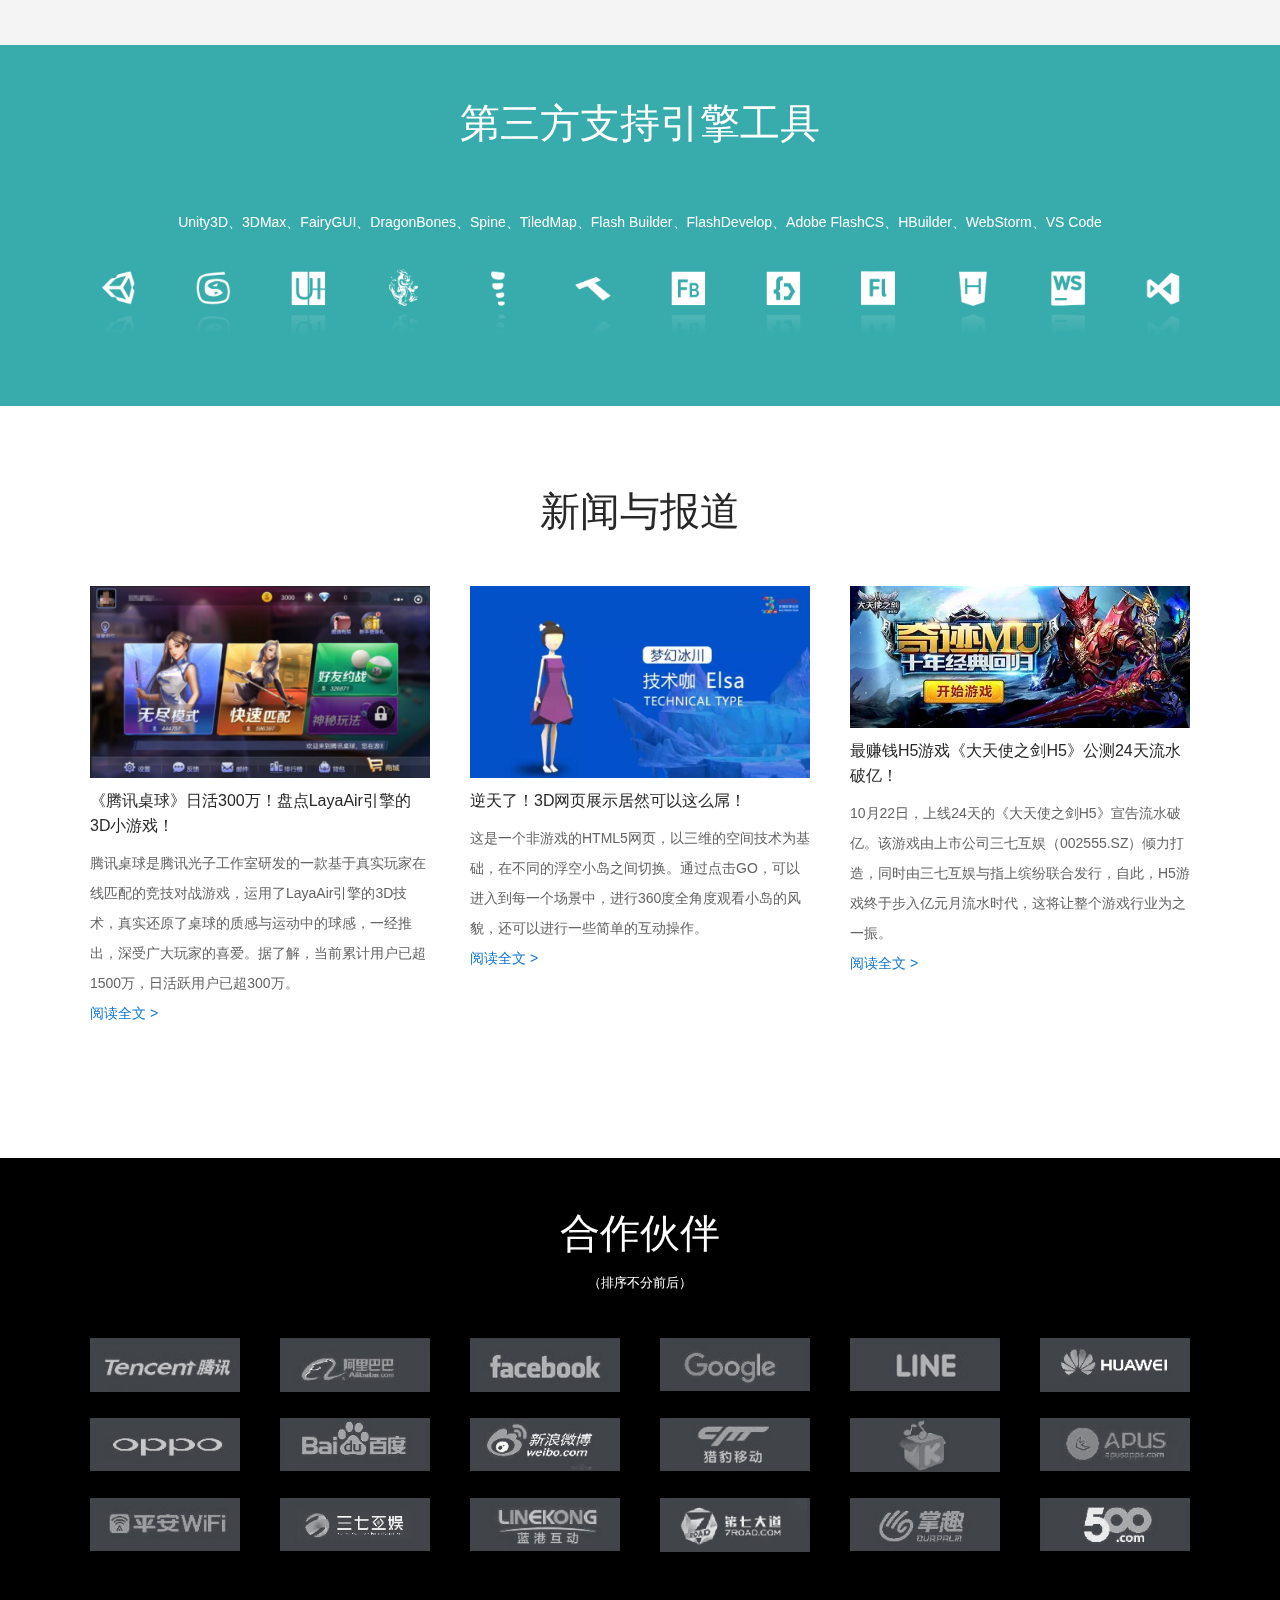
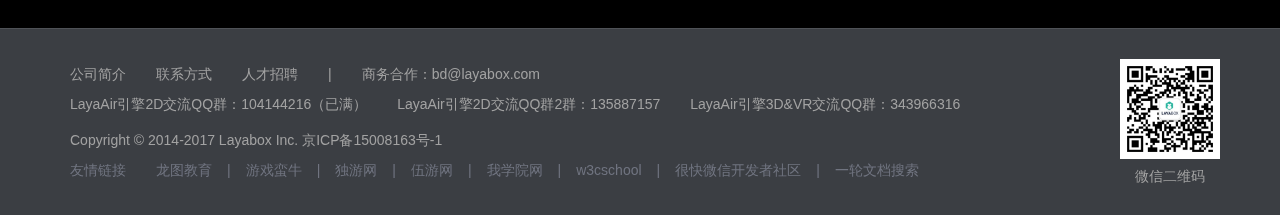
==== commit 2b3181d4: "修改头部的herf属性" ====
--- a/index.html
+++ b/index.html
@@ -10,6 +10,7 @@
 	<link rel="stylesheet" type="text/css" href="css/animate.min.css">
 	<link rel="stylesheet" type="text/css" href="css/laya.css">
 	<link rel="stylesheet" type="text/css" href="css/indexs.css">
+	<link rel="stylesheet" type="text/css" href="css/top.css"/>
 	<script type="text/javascript" src="js/jquery.js"></script>
 	<script type="text/javascript" src="js/bootstrap.js"></script>
 	
@@ -28,12 +29,12 @@
 			</div>
 			<ul class="nav_u">
 				<li><a href="index.html">首页</a></li>
-				<li><a href="index.html">服务</a></li>
-				<li><a href="index.html">案例</a></li>
-				<li><a href="index.html">新闻</a></li>
-				<li><a href="index.html">开发者中心</a></li>
-				<li><a href="index.html">开发者社区</a></li>
-				<li><a href="index.html">关于我们</a></li>
+				<li><a href="fuwu.html">服务</a></li>
+				<li><a href="anli.html">案例</a></li>
+				<li><a href="news.html">新闻</a></li>
+				<li><a href="developer.html">开发者中心</a></li>
+				<li><a href="javascript:;">开发者社区</a></li>
+				<li><a href="gywm.html">关于我们</a></li>
 			</ul>
 			<ul class="nav_u nav_right">
 				<li><a href="index.html">语言</a></li>
--- a/css/laya.css
+++ b/css/laya.css
@@ -0,0 +1,382 @@
+body {
+    scrollbar-track-color: white;
+    scrollbar-arrow-color: #1A1A1A;
+    scrollbar-shadow-color: #1A1A1A;
+    scrollbar-face-color: #1A1A1A;
+    -ms-scrollbar-track-color: white;
+    -ms-scrollbar-arrow-color: #1A1A1A;
+    -ms-scrollbar-shadow-color: #1A1A1A;
+    -ms-scrollbar-face-color: #1A1A1A;
+}
+
+/*webkit*/
+::-webkit-scrollbar {
+    width: 10px;
+    height: 10px;
+    background-color: white;
+}
+
+::-webkit-scrollbar-track {
+    border-radius: 0;
+}
+
+::-webkit-scrollbar-thumb {
+    border-radius: 0;
+    background-color: #1A1A1A;
+}
+
+a:link {
+    text-decoration: none;
+    cursor: pointer;
+}
+
+a:active {
+    text-decoration: none;
+    cursor: pointer;
+}
+
+a:visited {
+    text-decoration: none;
+    cursor: pointer;
+}
+
+a:hover {
+    text-decoration: none;
+    cursor: pointer;
+}
+
+a:visited:hover {
+    text-decoration: none;
+    cursor: pointer;
+}
+
+#laya_nav a:link,
+#laya_head a:link,
+#laya_foot a:link,
+#laya_nav a:active,
+#laya_head a:active,
+#laya_foot a:active,
+#laya_nav a:visited,
+#laya_head a:visited,
+#laya_foot a:visited,
+#laya_nav a:hover,
+#laya_head a:hover,
+#laya_foot a:hover,
+#laya_nav a:visited:hover,
+#laya_head a:visited:hover,
+#laya_foot a:visited:hover {
+    color: white;
+}
+.nav > li > a {
+    padding: 15px 10px;
+}
+
+
+
+html {
+    min-width: 320px;
+}
+
+body {
+    font-family: "Arial", "Microsoft YaHei", "微软雅黑", sans-serif;
+    font-size: 13px;
+    min-width: 320px;
+    -webkit-overflow-scrolling: touch;
+}
+
+p {
+    cursor: default;
+}
+
+p a,
+a p {
+    cursor: pointer;
+}
+
+/*Nav*/
+
+#laya_nav {
+    position: fixed;
+    top: 0;
+    left: 0;
+    right: 0;
+    z-index: 1000;
+    margin: 0;
+    height: 68px;
+    border-radius: 0;
+    min-width: 310px;
+    background-color: #1A1A1A;
+    background-image: none;
+    border: none;
+}
+
+#laya_nav .navbar-collapse {
+    background-color: #1A1A1A;
+}
+
+#laya_nav .navbar-brand {
+    padding: 16px 10px;
+    height: auto;
+}
+
+#laya_nav .navbar-brand img {
+    margin: 0;
+}
+
+#laya_nav #laya_nav_collapse {
+    padding: 0;
+    overflow-x: hidden;
+    overflow-y: auto;
+    -webkit-overflow-scrolling: touch;
+}
+
+@media screen and (min-width: 768px) {
+    #laya_nav #laya_nav_collapse {
+        height: 68px !important;
+        /*overflow-x: auto !important;*/
+    }
+}
+
+#laya_nav .navbar-nav {
+    position: relative;
+    margin: 0;
+}
+
+#laya_nav .dropdown-menu {
+    background-color: #1A1A1A;
+    border: none;
+}
+
+#laya_nav .nav li {
+    /*overflow: hidden;*/
+    text-overflow: ellipsis;
+    white-space: nowrap;
+}
+
+#laya_nav .nav a {
+    line-height: 38px;
+    text-shadow: 0 0 6px black;
+}
+
+#laya_nav .nav li:hover,
+#laya_nav .nav li a:hover {
+    background-color: #3B3E43;
+    background-image: none;
+}
+
+#laya_nav .navbar-toggle {
+    margin-top: 15px;
+    margin-right: 15px;
+    margin-bottom: 15px;
+}
+
+@media only screen and (min-width: 767px) and (max-width: 959px) {
+    #laya_nav.layaair_nav .navbar-nav a {
+        padding: 15px 6px 15px 5px;
+    }
+}
+
+@media only screen and (min-width: 991px) {
+    #laya_nav.layabox_nav .navbar-nav {
+        margin-left: 50px;
+    }
+}
+
+@media only screen and (max-width: 991px) {
+    #laya_nav .container {
+        width: 100%;
+    }
+}
+
+@media only screen and (max-width: 768px) {
+    #laya_nav #laya_nav_collapse {
+        overflow: auto;
+        max-height: 450px;
+    }
+}
+
+/*Body*/
+#laya_content {
+    width: 100%;
+    height: auto;
+    margin: 80px auto 0 auto;
+}
+
+/*Footer*/
+
+#laya_foot {
+    position: fixed;
+    top: auto;
+    left: 0;
+    right: 0;
+    bottom: 0;
+    width: 100%;
+    height: auto;
+    min-width: 310px;
+    min-height: 170px;
+    padding: 30px 0;
+    background-color: #3B3E43;
+    border-top: 1px solid #4F5257;
+}
+
+#laya_foot .container {
+    position: relative;
+}
+
+#laya_foot p {
+    color: #a2a2a2;
+    margin: 0;
+    font-size: 14px;
+}
+
+#laya_foot a p:hover {
+    color: white;
+}
+
+#laya_foot .foot_div_1,
+#laya_foot .foot_div_2,
+#laya_foot .foot_div_3,
+#laya_foot .foot_div_4 {
+    float: left;
+    min-height: 30px;
+    line-height: 30px;
+}
+
+#laya_foot .foot_div_1 a,
+#laya_foot .foot_div_2 p,
+#laya_foot .foot_div_3 p,
+#laya_foot .foot_div_4 p {
+    float: left;
+    margin-right: 30px;
+}
+
+#laya_foot .foot_div_3 {
+    margin-top: 6px;
+}
+
+#laya_foot .foot_div_4 {
+    width: 100%;
+}
+
+#laya_foot .foot_div_4 a p,
+#laya_foot .foot_div_4 p,
+#laya_foot .foot_div_4 span {
+    color: #707480;
+}
+
+#laya_foot .foot_div_4 p {
+    margin: 0;
+}
+
+#laya_foot .foot_div_4 a p {
+    margin: 0 15px;
+}
+
+#laya_foot .foot_div_4 a p:hover {
+    color: white;
+}
+
+#laya_foot .wx {
+    position: absolute;
+    right: 5px;
+    width: 100px;
+    height: 120px;
+    text-align: center;
+}
+
+#laya_foot .wx img {
+    width: 100px;
+    height: 100px;
+}
+
+#laya_foot .wx p {
+    width: 100px;
+    height: 20px;
+    line-height: 15px;
+    padding-top: 10px;
+    text-align: center;
+}
+
+#laya_foot .foot_div_4 .friendship {
+    margin-right: 15px;
+}
+
+@media only screen and (min-width: 991px) and (max-width: 1200px) {
+    #laya_foot .foot_div_2 p {
+        margin-right: 5px;
+    }
+}
+
+@media only screen and (max-width: 768px) {
+    #laya_foot .wx {
+        display: none;
+    }
+
+    #laya_foot .foot_div_4 .pline {
+        margin-right: 15px;
+    }
+
+    #laya_foot .foot_div_4 .friendship {
+        margin-right: 33px;
+    }
+
+    #laya_foot .foot_div_4 a p {
+        margin-left: 0;
+    }
+}
+
+@media only screen and (max-width: 490px) {
+    #laya_foot .footerline {
+        display: none;
+    }
+}
+
+/*Cooperation*/
+
+.cooperation {
+    position: relative;
+    width: 100%;
+    min-height: 420px;
+    background-color: #000;
+    /*border-bottom: 1px solid #282828;*/
+    padding: 50px 0;
+}
+
+.cooperation .title {
+    position: relative;
+    width: 100%;
+    /*height: 50px;*/
+    line-height: 50px;
+    text-align: center;
+    color: white;
+    font-size: 40px;
+    margin-bottom: 10px;
+}
+
+.cooperation .ranking {
+    position: relative;
+    width: 100%;
+    min-height: 30px;
+    line-height: 30px;
+    color: white;
+    text-align: center;
+    margin-bottom: 40px;
+}
+
+.cooperation .col-lg-2 {
+    height: 80px;
+    text-align: center;
+}
+
+.cooperation .col-lg-2 img {
+    max-width: 150px;
+    width: 100%;
+}
+
+
+@media only screen and (max-width: 959px) and (min-width: 767px) {
+    #laya_nav.layaair_nav .navbar-nav  .dropdown-menu a {
+        padding: 0 15px;
+        /*padding: 15px 6px 15px 5px;*/
+    }
+}--- a/css/indexs.css
+++ b/css/indexs.css
@@ -0,0 +1,697 @@
+/*顶部*/
+#laya_nav {
+  position: fixed;
+  top: 0;
+  left: 0;
+  right: 0;
+  z-index: 1000;
+  margin: 0;
+  height: 68px;
+  border-radius: 0;
+  min-width: 310px;
+  background-color: #1A1A1A;
+  background-image: none;
+  border: none; }
+  #laya_nav .container .navbar_header {
+    height: 68px;
+    float: left;
+    line-height: 68px; }
+    #laya_nav .container .navbar_header .navbar_bad {
+      padding: 16px 10px;
+      height: auto; }
+  #laya_nav .container .nav_u {
+    float: left;
+    list-style: none;
+    line-height: 68px;
+    overflow: hidden; }
+    #laya_nav .container .nav_u li {
+      text-overflow: ellipsis;
+      white-space: nowrap;
+      float: left; }
+      #laya_nav .container .nav_u li a {
+        color: white;
+        padding: 15px 10px;
+        text-decoration: none; }
+      #laya_nav .container .nav_u li:hover {
+        background-color: #3B3E43; }
+  #laya_nav .container .nav_right {
+    float: right; }
+  #laya_nav .container .navbar_toggle {
+    border-color: #333;
+    background-color: transparent;
+    background-image: none;
+    border: 1px solid gray;
+    border-radius: 4px;
+    color: white;
+    font-size: 24px;
+    width: 44px;
+    height: 34px;
+    position: absolute;
+    right: 2%;
+    top: 18px;
+    line-height: 1px;
+    outline: none;
+    display: none; }
+
+  @media only screen and (max-width: 768px) {
+  .navbar_toggle {
+    display: block !important; }
+
+  .nav_right {
+    display: none; }
+
+  .nav_u {
+    width: 100%;
+    height: 476px;
+    display: none;
+    /*476*/
+    position: absolute;
+    left: 0;
+    top: 68px;
+    background-color: black;
+    overflow: hidden; }
+    .nav_u li {
+      width: 100%;
+      height: 68px;
+      display: block; } }
+/*container*/
+@media (min-width: 768px) {
+.container {
+  width: 750px; } }
+@media (min-width: 992px) {
+.container {
+  width: 970px; } }
+@media screen and (min-width: 1200px) {
+.container {
+  width: 1170px; } }
+@media only screen and (min-width: 769px) {
+  .nav_u {
+    height: 68px; } }
+.container {
+  /*height: 68px;*/
+  padding-right: 15px;
+  padding-left: 15px;
+  margin-right: auto;
+  margin-left: auto;
+  position: relative; }
+/*头部*/
+#laya_nav {
+    position: fixed;
+    top: 0;
+    left: 0;
+    right: 0;
+    z-index: 1000;
+    margin: 0;
+    height: 68px;
+    border-radius: 0;
+    min-width: 310px;
+    background-color: #1A1A1A;
+    background-image: none;
+    border: none;
+}
+.container {
+    padding-right: 15px;
+    padding-left: 15px;
+    margin-right: auto;
+    margin-left: auto;
+}
+/*背景图*/
+.backgroundIMG{
+    position: fixed;
+    top: 0;
+    left: 0;
+    right: 0;
+    bottom: 0;
+    z-index: -1;
+    background: #112D52 url(../img/zjh_backgroundIMG.jpg) no-repeat 100% 100%;
+    background-size: cover;
+}
+/*内容*/
+#laya_content {
+    width: 100%;
+    height: auto;
+    margin: 80px auto 0 auto;
+    margin-top: 68px;
+}
+.laya_test {
+    padding: 33px 0 83px;
+    background: url(../img/zjh_banner1.jpg) no-repeat center center;
+    background-size: cover;
+}
+.laya_test .laya_test_main {
+    width: 58%;
+    margin: 0 auto;
+    text-align: center;
+}
+.laya_test .laya_test_main img {
+    display: block;
+    width: 100%;
+}
+.laya_test .laya_test_main h2 {
+    margin: 0;
+    text-align: center;
+}
+.laya_test .laya_test_main a {
+    display: inline-block;
+    padding: 0 18px;
+    border: 1px solid #fff;
+    font-size: 22px;
+    color: #fff;
+    letter-spacing: 1px;
+    line-height: 2.7;
+    margin: 20px 10px 0;
+    text-decoration: none;
+}
+/*内容一*/
+.caseDiv {
+    position: relative;
+    width: 100%;
+    height: auto;
+    padding: 30px 0;
+    overflow: hidden;
+    background-image: linear-gradient( to bottom, rgba(2, 2, 2, 1) 0%, rgba(2, 2, 2, 1) 35%, rgba(17, 45, 82, 0.7) 70%, rgba(17, 45, 82, 0) 100% );
+}
+.caseDiv .container-fluid {
+    height: 100%;
+    overflow: hidden;
+    margin: 0 auto;
+    padding: 0 15px;
+}
+.caseDiv .container-fluid {
+    max-width: 1600px;
+}
+.caseDiv .container-fluid .col-lg-4 {
+    overflow: hidden;
+    margin-top: 10px;
+}
+.caseDiv .container-fluid .case {
+    position: relative;
+    padding: 0 10px;
+    text-align: center;
+    float: left;
+    /*overflow: hidden;*/
+    margin-bottom: 10px;
+}
+.case .case-img {
+    position: relative;
+}
+.caseDiv .case .caseBlack {
+    position: absolute;
+    top: -100%;
+    /* left: 10px; */
+    /* right: 10px; */
+    width: 100%;
+    height: 100%;
+    background: rgba(0, 0, 0, 0.75);
+}
+.caseDiv .case .caseBlack img {
+    text-align: center;
+    height: 60%;
+    width: auto;
+    margin: 4% auto 2%;
+}
+.case .caseBlack .caseTitle {
+    position: relative;
+    text-align: left;
+    color: white;
+    font-size: 20px;
+    height: 20px;
+    line-height: 20px;
+    padding: 0 0 0 20px;
+}
+.case .caseBlack .caseTitle .nav_right {
+    float: right;
+    margin-top: 0;
+    margin-right: 5%;
+    width: auto;
+    height: 100%;
+}
+.case .case-name {
+    margin: 0;
+    height: 34px;
+    color: white;
+    line-height: 34px;
+    font-size: 14px;
+}
+.caseDiv .case img {
+    height: 100%;
+    width: 100%;
+    cursor: pointer;
+}
+.case-Title {
+    position: relative;
+    width: 100%;
+    line-height: 120px;
+    color: white;
+    font-size: 18px;
+    text-align: center;
+}
+
+/*内容二*/
+.advantage {
+    min-height: 900px;
+    padding: 100px 0;
+    width: 100%;
+    overflow: hidden;
+}
+.advantage .advantageTitle {
+    width: 100%;
+    height: 140px;
+    line-height: 140px;
+    color: white;
+    font-size: 40px;
+    text-align: center;
+}
+.advantage .advantageBox {
+    position: relative;
+    margin-top: 20px;
+    cursor: default;
+    overflow: hidden;
+    height: 140px;
+    background: rgba(88, 132, 221, 0.75);
+}
+.advantage .advantageIMG {
+    width: 35%;
+    height: 100%;
+    text-align: center;
+    float: left;
+}
+.advantage .advantageIMG img {
+    height: 50%;
+    margin-top: 35px;
+}
+.advantage .advantageFont {
+    width: 65%;
+    height: 100%;
+    overflow-y: auto;
+    float: left;
+}
+.advantage .advantageFont .advantageFont2 {
+    color: white;
+    font-size: 20px;
+    margin-top: 50px;
+    padding-right: 5%;
+}
+.advantage .advantageFont .advantageFont0 {
+    color: white;
+    font-size: 20px;
+    padding-right: 5%;
+    width: 100%;
+    line-height: 30px;
+    margin-top: 25px;
+}
+.advantage .advantageFont .advantageFont1 {
+    color: white;
+    font-size: 10px;
+    padding-right: 5%;
+    width: 100%;
+    line-height: 20px;
+    margin-top: 10px;
+}
+.advantage .advantageBox:hover {
+    background: rgba(83, 132, 228, 0.95);
+}
+
+/*内容三*/
+.service {
+    width: 100%;
+    min-height: 750px;
+    padding: 50px 0;
+    background-color: #F4F4F4;
+    overflow: hidden;
+}
+.service .serviceTitle {
+    width: 100%;
+    min-height: 140px;
+    line-height: 50px;
+    color: #272727;
+    font-size: 40px;
+    text-align: center;
+    padding: 50px 15px;
+}
+.service .serviceClass {
+    position: relative;
+    width: 100%;
+    max-width: 730px;
+    min-height: 65px;
+    margin: 0 auto;
+    overflow: hidden;
+}
+.service .serviceClass .col-lg-3 {
+    height: 65px;
+}
+.service .serviceClass .ClassBox {
+    cursor: pointer;
+    max-width: 155px;
+    min-height: 50px;
+    line-height: 50px;
+    margin: 0 auto;
+    color: #515151;
+    font-size: 20px;
+    text-align: center;
+    border-bottom: 2px solid #C6C6C6;
+    font-weight: 600;
+}
+.service .serviceClass .ClassBox:hover, .service .serviceClass .ClassBoxBlue {
+    border-bottom: none;
+    color: white;
+    background: linear-gradient(to bottom, #30B49F 0%, #32A5B7 100%);
+    display: block;
+}
+.classBox1 {
+    padding-bottom: 50px;
+}
+.service .classBox1 .container {
+    min-height: 200px;
+    margin-top: 15px;
+}
+.service .classBox1-title {
+    width: 100%;
+    height: 50px;
+    line-height: 35px;
+    color: #525252;
+    font-size: 18px;
+    padding: 0 20px;
+    font-weight: 600;
+}
+.service .classBox1-title div {
+    border-bottom: 2px solid #38B0A4;
+    float: left;
+    margin-top: 15px;
+}
+.service .classBox1 .imgBox {
+    width: 100%;
+    min-height: 150px;
+    overflow: hidden;
+}
+.classBox1 .imgBox .layaairBox {
+    width: 114px;
+    height: 110px;
+    margin-top: 20px;
+    float: left;
+    text-align: center;
+}
+.classBox1 .imgBox .layaairBox img {
+    width: 48px;
+    height: auto;
+}
+.classBox1 .imgBox .layaairBox p {
+    width: 100%;
+    height: 60px;
+    line-height: 18px;
+    margin: 0;
+    padding-top: 20px;
+    font-size: 16px;
+    color: #4A4A4A;
+}
+.classBox2 .container {
+    margin-top: 54px;
+    margin-bottom: 100px;
+}
+.classBox2 .col-lg-3 .classBox2Box {
+    padding: 20px;
+    text-align: center;
+    margin: 0 auto;
+    margin-top: 50px;
+    max-width: 220px;
+    cursor: pointer;
+}
+.classBox2 .col-lg-3 img {
+    width: 100%;
+}
+.classBox2 .col-lg-3 p {
+    width: 100%;
+    height: 50px;
+    line-height: 25px;
+    margin: 0;
+    margin-top: 35px;
+    color: #505050;
+    font-size: 16px;
+}  
+.classBox2 .col-lg-3 .classBox2Box:hover {
+    background-color: white;
+    box-shadow: 0px 0px 10px #E9E9E9;
+    -webkit-animation: music 300ms;
+    -webkit-animation-fill-mode: forwards;
+}
+.classBox3 .classBox3Box {
+    margin-top: 55px;
+}
+.classBox3 .classBox3Box .classBox3Box-div {
+    margin: 0 0 30px;
+}
+.classBox3 .classBox3Box .classBox3Box-a {
+    display: block;
+    border: 1px solid #d2d2d2;
+    padding: 40px 35px 0 130px;
+    color: #000;
+    background: transparent no-repeat 30px center;
+    background-size: 82px auto;
+}
+.classBox3 .classBox3Box .classBox3Box-a1 {
+    background-image: url(../img/book.png);
+}
+.classBox3 .classBox3Box h3 {
+    margin-top: 0;
+    margin-bottom: 6px;
+    font-size: 20px;
+    color: #000000;
+}
+.classBox3 .classBox3Box p {
+    font-size: 14px;
+    line-height: 18px;
+    height: 60px;
+}
+.classBox3 .classBox3Box .classBox3Box-a2 {
+    background-image: url(../img/book1.png);
+}
+.classBox3 .classBox3Box .classBox3Box-a3 {
+    background-image: url(../img/book4.png);
+}
+.classBox3 .classBox3Box .classBox3Box-a4 {
+    background-image: url(../img/book5.png);
+}
+.classBox4 .classBox4Box {
+    width: 100%;
+    margin-top: 100px;
+    min-height: 400px;
+    margin-bottom: -50px;
+    padding: 0 35px 110px;
+    border: 26px solid #090909;
+    border-bottom: none;
+    border-radius: 20px 20px 0 0;
+    box-shadow: 0px 0px 10px #090909;
+    overflow: hidden;
+}
+.classBox4Box .col-lg-3 {
+    text-align: center;
+    margin-top: 90px;
+}
+.classBox4 .classBox4Box a {
+    color: #505050;
+}
+.classBox4 .classBox4Box p {
+    margin: 15px 0 0;
+    line-height: 20px;
+    font-size: 18px;
+}
+
+
+/*内容四*/
+.thirdparty {
+    min-height: 360px;
+    width: 100%;
+    overflow: hidden;
+    padding-bottom: 55px;
+    background-color: #38ACAC;
+}
+.thirdparty .thirdpartyTitle {
+    min-height: 50px;
+    width: 100%;
+    text-align: center;
+    color: white;
+    font-size: 40px;
+    margin-top: 50px;
+    margin-bottom: 50px;
+}
+.thirdparty .thirdpartyBrief {
+    width: 100%;
+    min-height: 40px;
+    line-height: 40px;
+    font-size: 14px;
+    color: white;
+    text-align: center;
+}
+.thirdparty .col-lg-1 {
+    text-align: center;
+    margin-top: 25px;
+}
+.thirdparty .col-lg-1 .imgBox {
+    width: 42px;
+    height: 84px;
+    margin: 0 auto;
+}
+.thirdparty .col-lg-1 .imgBox img {
+    width: 42px;
+}
+
+/*内容五*/
+.news {
+    width: 100%;
+    min-height: 710px;
+    background-color: white;
+    padding: 80px 0;
+}
+.news .newsTitle {
+    width: 100%;
+    height: 50px;
+    line-height: 50px;
+    text-align: center;
+    color: #282828;
+    font-size: 40px;
+    margin-bottom: 50px;
+}
+.news .newsBox {
+    max-width: 350px;
+    min-height: 300px;
+    margin: 0 auto;
+    text-align: center;
+}
+.news .newsBox {
+    margin-bottom: 50px;
+}
+.news .newsBox img {
+    width: 100%;
+    max-width: 340px;
+    max-height: 198px;
+}
+.news .newsBox .newsBoxTitle {
+    width: 100%;
+    min-height: 25px;
+    line-height: 25px;
+    font-size: 16px;
+    color: #282828;
+    text-align: left;
+    padding: 0 5px;
+    margin: 10px 0;
+}
+.news .newsBox .newsBoxCentent {
+    width: 100%;
+    padding: 0 5px;
+    text-align: left;
+    font-size: 14px;
+    color: #646464;
+    line-height: 30px;
+    min-height: 120px;
+}
+.news .newsBox .newsBoxCentent a {
+    color: #1279D3;
+}
+
+/*底部*/
+ .cooperation {
+  position: relative;
+  width: 100%;
+  min-height: 420px;
+  background-color: #000;
+  padding: 50px 0; }
+   .cooperation .bot_title {
+    position: relative;
+    width: 100%;
+    line-height: 50px;
+    text-align: center;
+    color: white;
+    font-size: 40px;
+    margin-bottom: 10px; }
+   .cooperation .ranking {
+    position: relative;
+    width: 100%;
+    min-height: 30px;
+    line-height: 30px;
+    color: white;
+    text-align: center;
+    margin-bottom: 40px; }
+   .cooperation .col-lg-2 {
+    height: 80px;
+    text-align: center; }
+     .cooperation .col-lg-2 img {
+      max-width: 150px;
+      width: 100%; }
+
+#laya_foot .foot_div_1, #laya_foot .foot_div_2, #laya_foot .foot_div_3, #laya_foot .foot_div_4 {
+float: left;
+min-height: 30px;
+line-height: 30px; }
+
+#laya_foot .foot_div_1 a, #laya_foot .foot_div_2 p, #laya_foot .foot_div_3 p, #laya_foot .foot_div_4 p {
+float: left;
+margin-right: 30px; }
+
+#laya_foot .foot_div_4 a p, #laya_foot .foot_div_4 p, #laya_foot .foot_div_4 span {
+color: #707480; }
+
+#laya_foot .foot_div_4 p {
+margin: 0; }
+
+#laya_foot .foot_div_4 a p {
+margin: 0 15px; }
+
+#laya_foot p {
+color: #a2a2a2;
+margin: 0;
+font-size: 14px; }
+
+#laya_foot {
+top: auto;
+position: relative;
+left: 0;
+right: 0;
+bottom: 0;
+width: 100%;
+height: auto;
+min-width: 310px;
+min-height: 170px;
+padding: 30px 0;
+background-color: #3B3E43;
+border-top: 1px solid #4F5257; }
+
+#laya_foot .foot_div_4 {
+width: 100%; }
+
+.wx {
+position: absolute;
+right: 5px;
+width: 100px;
+height: 120px;
+text-align: center; }
+.wx img {
+  width: 100px;
+  height: 100px; }
+.wx p {
+  width: 100px;
+  height: 20px;
+  line-height: 15px;
+  padding-top: 10px;
+  text-align: center;
+  color: #a2a2a2;
+  margin: 0;
+  font-size: 14px; }
+
+@media (min-width: 768px) {
+.container {
+  width: 750px; } }
+@media (min-width: 992px) {
+.container {
+  width: 970px; } }
+@media screen and (min-width: 1200px) {
+.container {
+  width: 1170px; } }
+@media only screen and (max-width: 991px) {
+.cententCentent {
+  margin-top: 30px !important; } }
+@media only screen and (max-width: 768px) {
+.layapositiontit {
+  text-align: center; }
+
+.wx {
+  display: none; } }